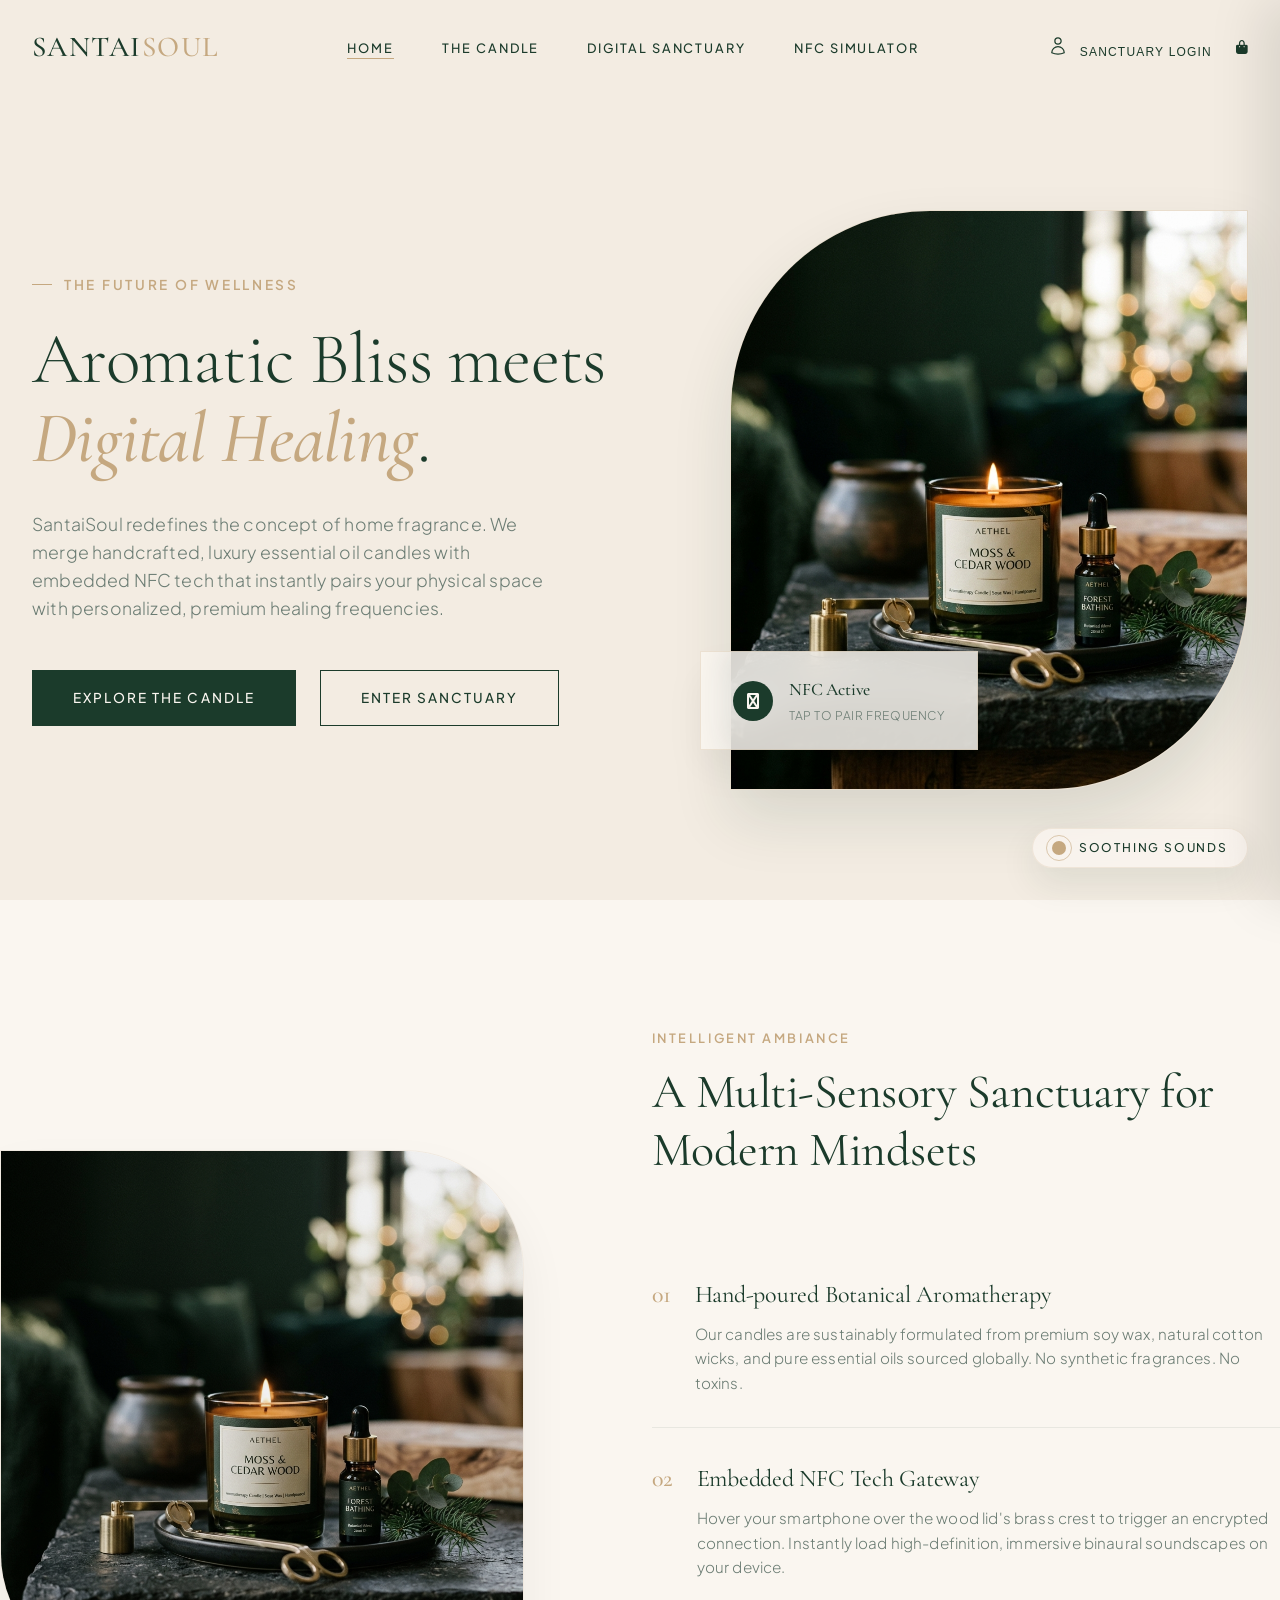
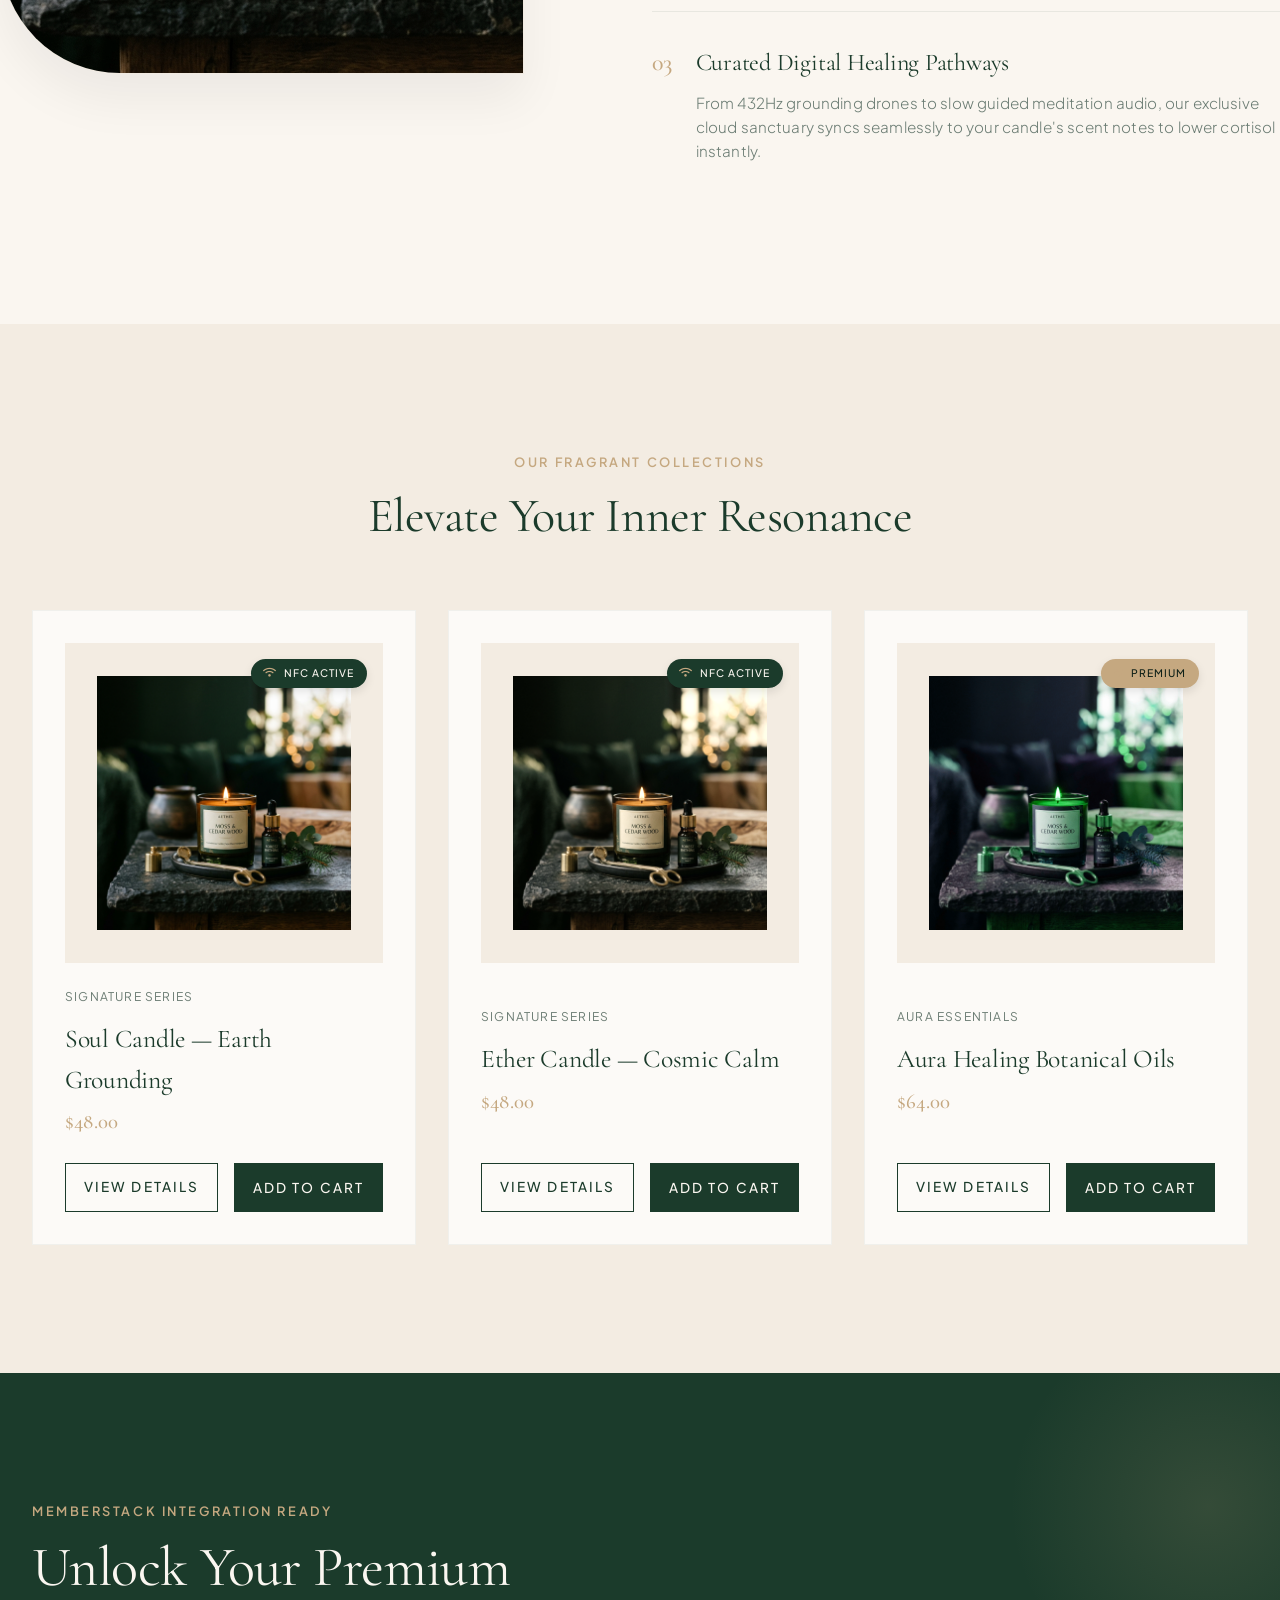
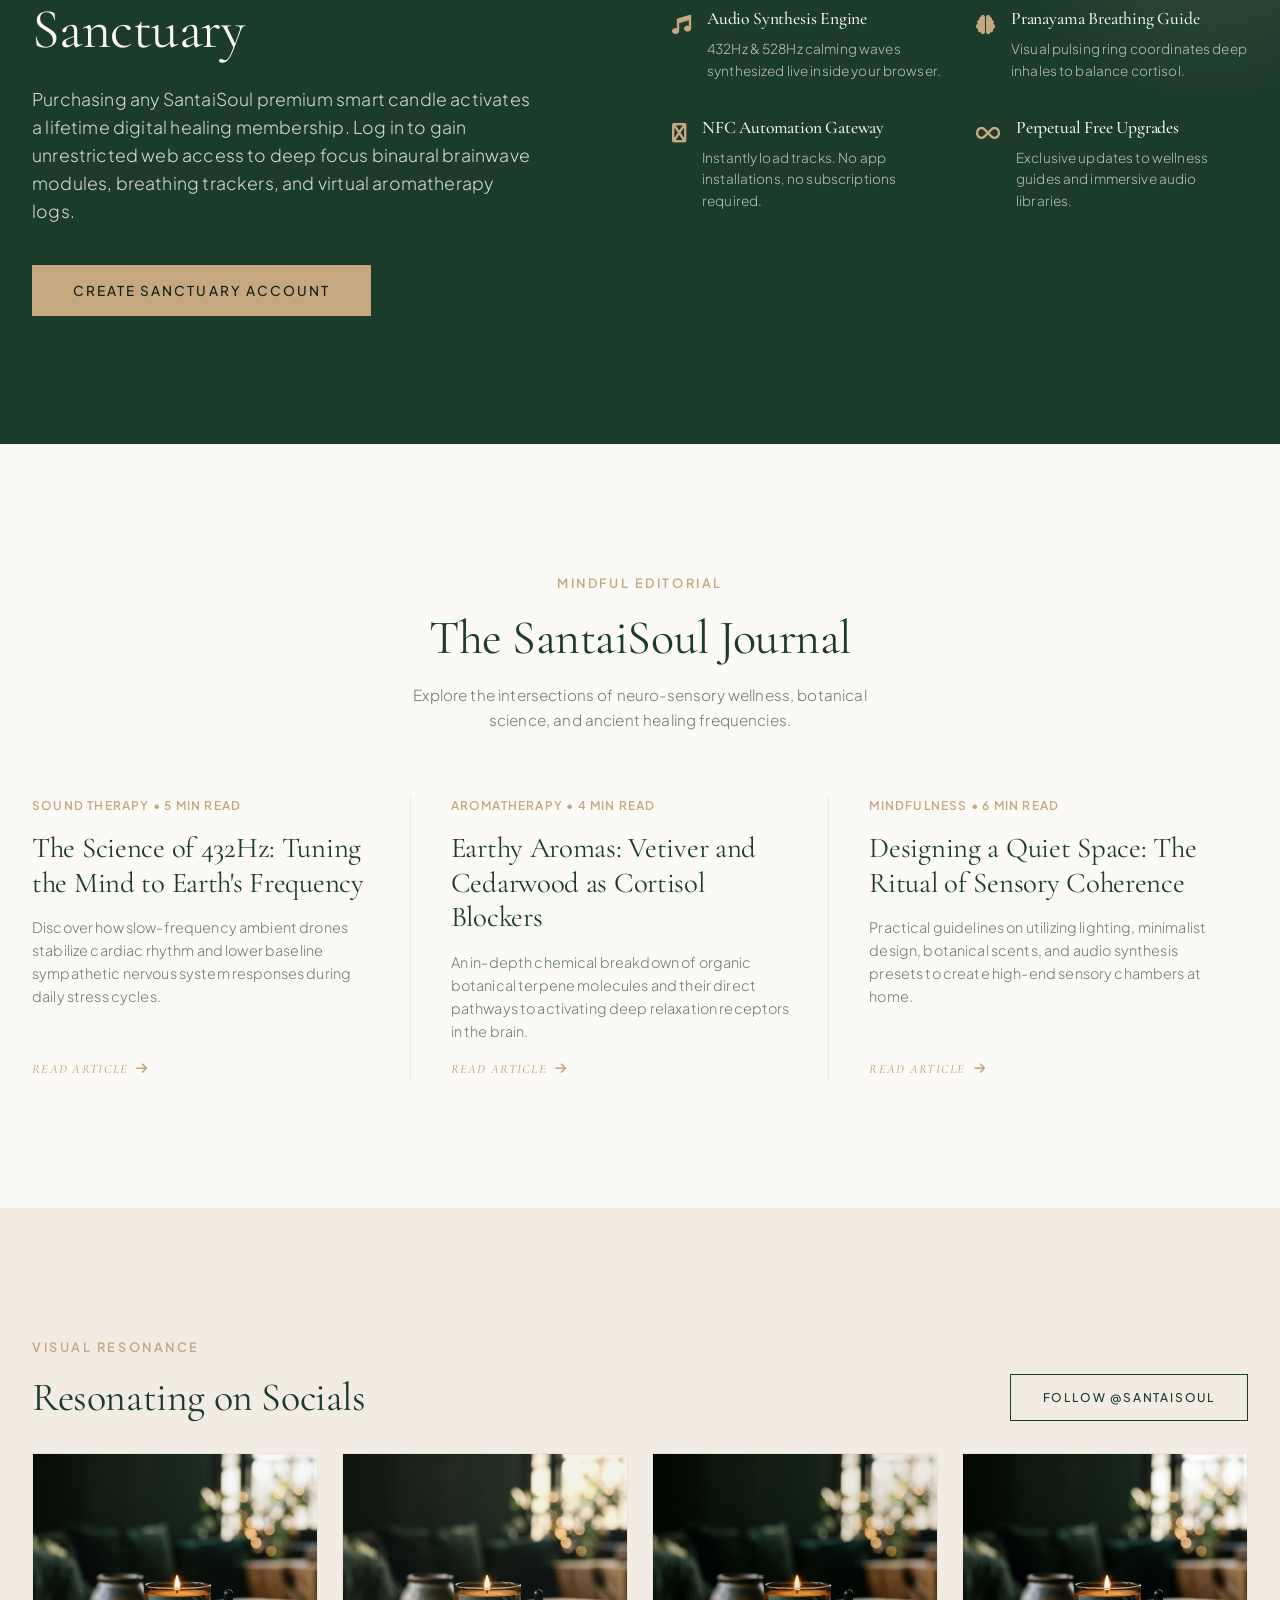
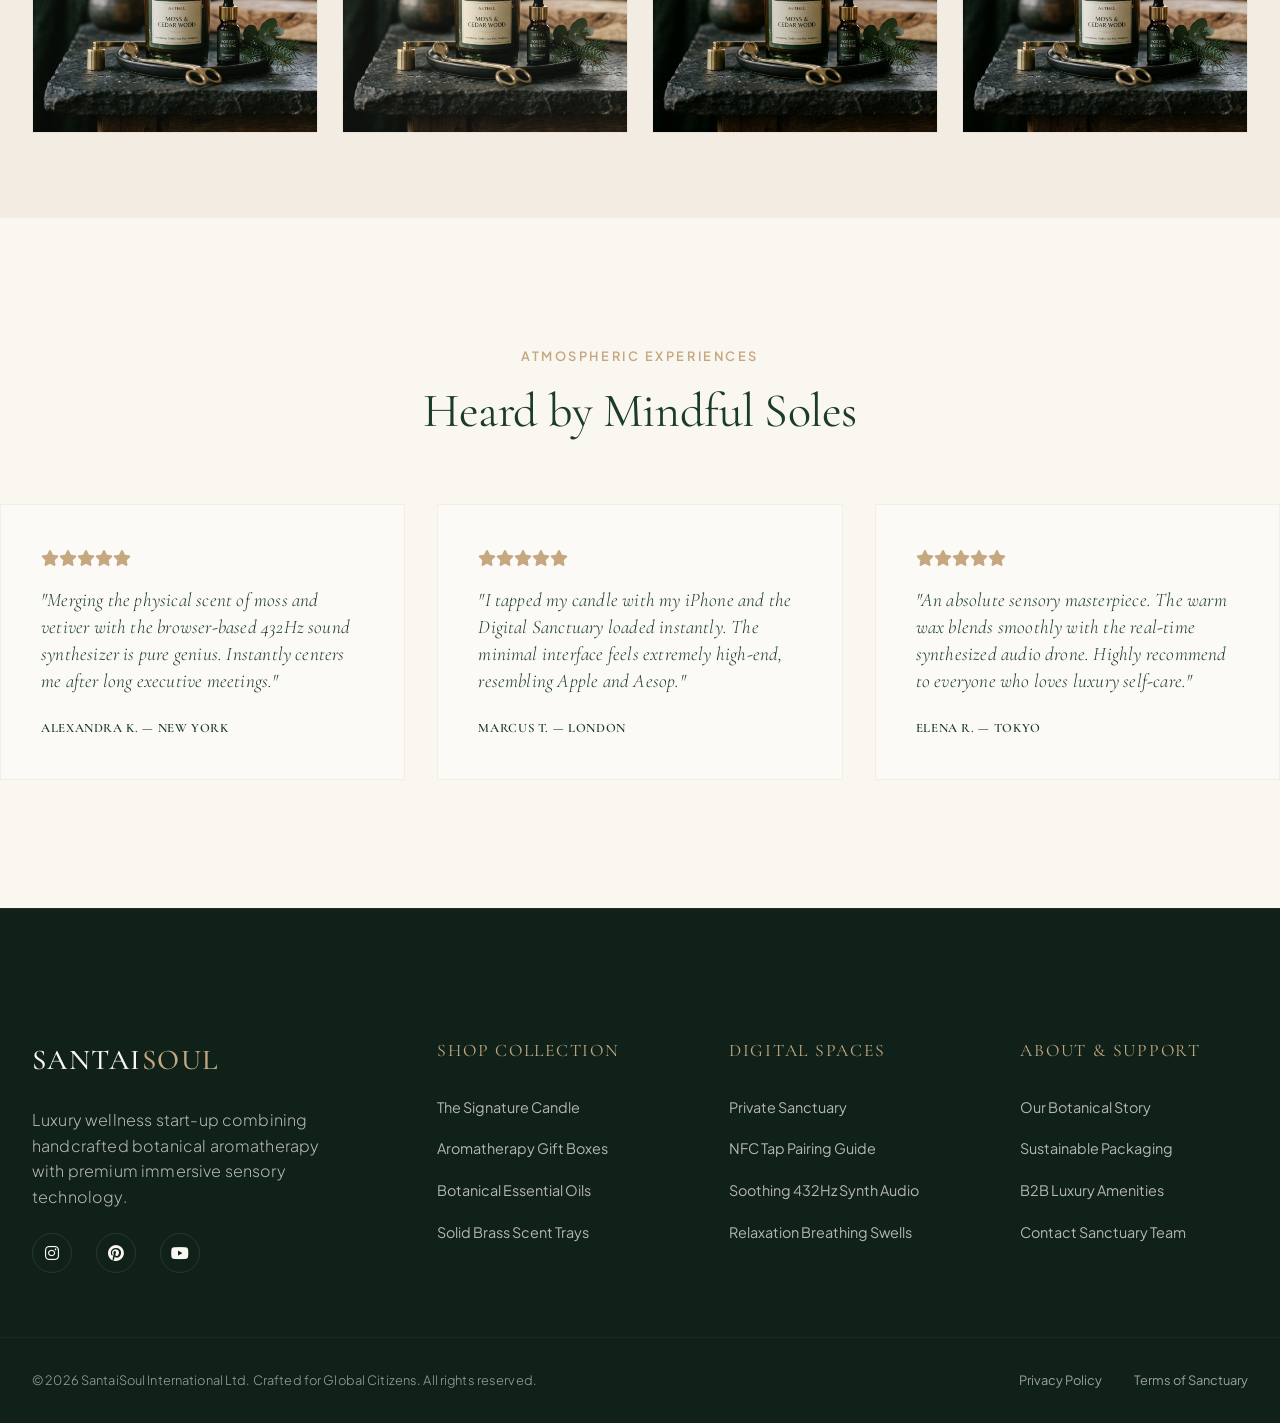
==== index.html @ ef6b56a1 "Initial commit: High-fidelity SantaiSoul wellness website prototype with dynamic sound engine, Strip" ====
<!DOCTYPE html>
<html lang="en">
<head>
  <meta charset="UTF-8">
  <meta name="viewport" content="width=device-width, initial-scale=1.0">
  <title>SantaiSoul — Luxury Aromatherapy & Digital Healing Sanctuary</title>
  <meta name="description" content="SantaiSoul merges organic aromatherapy with premium digital healing. Experience handcrafted luxury candles paired with immersive NFC-enabled sonic soundscapes.">
  
  <!-- CSS Stylesheets -->
  <link rel="stylesheet" href="assets/css/style.css">
  
  <!-- FontAwesome for Icons -->
  <link rel="stylesheet" href="https://cdnjs.cloudflare.com/ajax/libs/font-awesome/6.4.0/css/all.min.css">
</head>
<body>

  <!-- --- PREMIUM NAVIGATION HEADER --- -->
  <header>
    <div class="container nav-container">
      <a href="index.html" class="logo" id="site-logo">SANTAI<span>SOUL</span></a>
      
      <nav>
        <ul class="nav-links">
          <li><a href="index.html" class="active" id="nav-home">Home</a></li>
          <li><a href="product.html" id="nav-shop">The Candle</a></li>
          <li><a href="membership.html" id="nav-sanctuary">Digital Sanctuary</a></li>
          <li><a href="nfc-tap.html" id="nav-nfc">NFC Simulator</a></li>
        </ul>
      </nav>
      
      <div class="nav-actions">
        <button class="nav-action-btn" id="login-nav-btn" aria-label="Sanctuary Login">
          <i class="fa-regular fa-user"></i>
        </button>
        <button class="nav-action-btn" id="cart-toggle" aria-label="Shopping Bag">
          <i class="fa-solid fa-bag-shopping"></i>
          <span class="cart-count" style="display: none;">0</span>
        </button>
      </div>
    </div>
  </header>

  <!-- --- HERO SECTION --- -->
  <section class="hero">
    <div class="container hero-grid">
      <div class="hero-content">
        <span class="hero-subtitle">The Future of Wellness</span>
        <h1 class="hero-title">Aromatic Bliss meets <br><span class="gold-accent-text">Digital Healing</span>.</h1>
        <p class="hero-desc">SantaiSoul redefines the concept of home fragrance. We merge handcrafted, luxury essential oil candles with embedded NFC tech that instantly pairs your physical space with personalized, premium healing frequencies.</p>
        <div class="hero-actions">
          <a href="product.html" class="btn-premium solid-green" id="hero-cta-primary">Explore The Candle</a>
          <a href="membership.html" class="btn-premium outline-green" id="hero-cta-secondary">Enter Sanctuary</a>
        </div>
      </div>
      <div class="hero-image-wrapper">
        <div class="hero-image-container">
          <img src="assets/images/hero.png" alt="SantaiSoul Luxury Aromatherapy & Healing Candle" id="hero-display-img">
        </div>
        <div class="hero-badge">
          <div class="hero-badge-icon">
            <i class="fa-solid fa-nfc-symbol"></i>
          </div>
          <div class="hero-badge-text">
            <h4>NFC Active</h4>
            <p>Tap to pair frequency</p>
          </div>
        </div>
      </div>
    </div>
  </section>

  <!-- --- STORY & CONCEPT SECTION (AESOP AESTHETIC) --- -->
  <section class="section container">
    <div class="concept-grid">
      <div class="concept-left">
        <img src="assets/images/hero.png" alt="Minimalist wellness setup" style="filter: grayscale(20%) brightness(95%);">
      </div>
      <div class="concept-right">
        <div class="section-title-wrapper">
          <span class="section-subtitle">Intelligent Ambiance</span>
          <h2 class="section-title">A Multi-Sensory Sanctuary for Modern Mindsets</h2>
        </div>
        
        <div class="concept-card">
          <div class="concept-num">01</div>
          <div class="concept-body">
            <h3>Hand-poured Botanical Aromatherapy</h3>
            <p>Our candles are sustainably formulated from premium soy wax, natural cotton wicks, and pure essential oils sourced globally. No synthetic fragrances. No toxins.</p>
          </div>
        </div>

        <div class="concept-card">
          <div class="concept-num">02</div>
          <div class="concept-body">
            <h3>Embedded NFC Tech Gateway</h3>
            <p>Hover your smartphone over the wood lid's brass crest to trigger an encrypted connection. Instantly load high-definition, immersive binaural soundscapes on your device.</p>
          </div>
        </div>

        <div class="concept-card">
          <div class="concept-num">03</div>
          <div class="concept-body">
            <h3>Curated Digital Healing Pathways</h3>
            <p>From 432Hz grounding drones to slow guided meditation audio, our exclusive cloud sanctuary syncs seamlessly to your candle's scent notes to lower cortisol instantly.</p>
          </div>
        </div>
      </div>
    </div>
  </section>

  <!-- --- E-COMMERCE / PRODUCTS PREVIEW SECTION --- -->
  <section class="section" style="background-color: var(--color-cream-dark);">
    <div class="container">
      <div class="section-title-wrapper text-center" style="margin: 0 auto var(--spacing-lg);">
        <span class="section-subtitle">Our Fragrant Collections</span>
        <h2 class="section-title">Elevate Your Inner Resonance</h2>
      </div>
      
      <div class="product-showcase-grid">
        <!-- Core Candle Card -->
        <div class="product-card">
          <div class="product-card-img">
            <img src="assets/images/hero.png" alt="Soul Candle - Grounding Moss" style="width: 80%; object-fit: contain;">
            <div class="nfc-badge-pill">
              <i class="fa-solid fa-wifi"></i> NFC Active
            </div>
          </div>
          <div class="product-card-info">
            <span class="product-card-cat">Signature Series</span>
            <h3 class="product-card-title">Soul Candle — Earth Grounding</h3>
            <p class="product-card-price">$48.00</p>
          </div>
          <div style="display: flex; gap: 1rem;">
            <a href="product.html" class="btn-premium outline-green" style="flex-grow: 1; padding: 0.8rem 1rem;">View Details</a>
            <button onclick="addToCart('soul-candle', 'Soul Candle — Earth Grounding', 48.00, 'assets/images/hero.png')" class="btn-premium solid-green" style="flex-grow: 1; padding: 0.8rem 1rem;">Add to Cart</button>
          </div>
        </div>

        <!-- Aromatherapy Item 2 -->
        <div class="product-card">
          <div class="product-card-img">
            <img src="assets/images/hero.png" alt="Ether Candle - Calm lavender" style="width: 80%; object-fit: contain; filter: sepia(30%);">
            <div class="nfc-badge-pill">
              <i class="fa-solid fa-wifi"></i> NFC Active
            </div>
          </div>
          <div class="product-card-info">
            <span class="product-card-cat">Signature Series</span>
            <h3 class="product-card-title">Ether Candle — Cosmic Calm</h3>
            <p class="product-card-price">$48.00</p>
          </div>
          <div style="display: flex; gap: 1rem;">
            <a href="product.html" class="btn-premium outline-green" style="flex-grow: 1; padding: 0.8rem 1rem;">View Details</a>
            <button onclick="addToCart('ether-candle', 'Ether Candle — Cosmic Calm', 48.00, 'assets/images/hero.png')" class="btn-premium solid-green" style="flex-grow: 1; padding: 0.8rem 1rem;">Add to Cart</button>
          </div>
        </div>

        <!-- Aromatherapy Item 3 -->
        <div class="product-card">
          <div class="product-card-img">
            <img src="assets/images/hero.png" alt="Aura Oil Set" style="width: 80%; object-fit: contain; filter: hue-rotate(90deg);">
            <div class="nfc-badge-pill" style="background-color: var(--color-gold-accent); color: var(--color-green-dark);">
              <i class="fa-solid fa-gem"></i> Premium
            </div>
          </div>
          <div class="product-card-info">
            <span class="product-card-cat">Aura Essentials</span>
            <h3 class="product-card-title">Aura Healing Botanical Oils</h3>
            <p class="product-card-price">$64.00</p>
          </div>
          <div style="display: flex; gap: 1rem;">
            <a href="product.html" class="btn-premium outline-green" style="flex-grow: 1; padding: 0.8rem 1rem;">View Details</a>
            <button onclick="addToCart('aura-oils', 'Aura Healing Botanical Oils', 64.00, 'assets/images/hero.png')" class="btn-premium solid-green" style="flex-grow: 1; padding: 0.8rem 1rem;">Add to Cart</button>
          </div>
        </div>
      </div>
    </div>
  </section>

  <!-- --- THE MEMBERSTACK GATED ECOSYSTEM BANNER --- -->
  <section class="membership-cta">
    <div class="container membership-cta-grid">
      <div class="membership-cta-text">
        <span class="section-subtitle" style="color: var(--color-gold-accent);">Memberstack Integration ready</span>
        <h2>Unlock Your Premium Sanctuary</h2>
        <p>Purchasing any SantaiSoul premium smart candle activates a lifetime digital healing membership. Log in to gain unrestricted web access to deep focus binaural brainwave modules, breathing trackers, and virtual aromatherapy logs.</p>
        <button onclick="triggerMSModal('signup')" class="btn-premium solid-gold" id="membership-banner-cta">Create Sanctuary Account</button>
      </div>
      <div>
        <ul class="membership-features-list">
          <li class="membership-feat-item">
            <div class="membership-feat-icon"><i class="fa-solid fa-music"></i></div>
            <div class="membership-feat-desc">
              <h4>Audio Synthesis Engine</h4>
              <p>432Hz & 528Hz calming waves synthesized live inside your browser.</p>
            </div>
          </li>
          <li class="membership-feat-item">
            <div class="membership-feat-icon"><i class="fa-solid fa-brain"></i></div>
            <div class="membership-feat-desc">
              <h4>Pranayama Breathing Guide</h4>
              <p>Visual pulsing ring coordinates deep inhales to balance cortisol.</p>
            </div>
          </li>
          <li class="membership-feat-item">
            <div class="membership-feat-icon"><i class="fa-solid fa-nfc-symbol"></i></div>
            <div class="membership-feat-desc">
              <h4>NFC Automation Gateway</h4>
              <p>Instantly load tracks. No app installations, no subscriptions required.</p>
            </div>
          </li>
          <li class="membership-feat-item">
            <div class="membership-feat-icon"><i class="fa-solid fa-infinity"></i></div>
            <div class="membership-feat-desc">
              <h4>Perpetual Free Upgrades</h4>
              <p>Exclusive updates to wellness guides and immersive audio libraries.</p>
            </div>
          </li>
        </ul>
      </div>
    </div>
  </section>

  <!-- --- SANTAISOUL JOURNAL & EDITORIAL (BLOG) --- -->
  <section class="section" style="background-color: var(--color-cream-light); border-top: 1px solid rgba(27, 59, 43, 0.05); border-bottom: 1px solid rgba(27, 59, 43, 0.05);">
    <div class="container">
      <div class="section-title-wrapper text-center" style="margin: 0 auto var(--spacing-lg);">
        <span class="section-subtitle">Mindful Editorial</span>
        <h2 class="section-title">The SantaiSoul Journal</h2>
        <p style="color: var(--color-text-muted); font-size: 0.95rem; max-width: 500px; margin: 1rem auto 0;">Explore the intersections of neuro-sensory wellness, botanical science, and ancient healing frequencies.</p>
      </div>

      <div class="product-showcase-grid" style="gap: 2.5rem;">
        <!-- Journal Card 1 -->
        <article style="display: flex; flex-direction: column; gap: 1rem; border-right: 1px solid rgba(27, 59, 43, 0.08); padding-right: 2rem;">
          <span style="font-size: 0.75rem; text-transform: uppercase; letter-spacing: 0.1em; color: var(--color-gold-accent); font-weight: 600;">Sound Therapy &bull; 5 Min Read</span>
          <h3 style="font-family: var(--font-serif); font-size: 1.8rem; line-height: 1.2;"><a href="#" style="color: var(--color-green-primary); transition: var(--transition-fast);">The Science of 432Hz: Tuning the Mind to Earth's Frequency</a></h3>
          <p style="color: var(--color-text-muted); font-size: 0.9rem; font-weight: 300;">Discover how slow-frequency ambient drones stabilize cardiac rhythm and lower baseline sympathetic nervous system responses during daily stress cycles.</p>
          <a href="#" class="gold-accent-text" style="font-size: 0.8rem; text-transform: uppercase; letter-spacing: 0.1em; margin-top: auto; display: flex; align-items: center; gap: 0.5rem;">Read Article <i class="fa-solid fa-arrow-right"></i></a>
        </article>

        <!-- Journal Card 2 -->
        <article style="display: flex; flex-direction: column; gap: 1rem; border-right: 1px solid rgba(27, 59, 43, 0.08); padding-right: 2rem;">
          <span style="font-size: 0.75rem; text-transform: uppercase; letter-spacing: 0.1em; color: var(--color-gold-accent); font-weight: 600;">Aromatherapy &bull; 4 Min Read</span>
          <h3 style="font-family: var(--font-serif); font-size: 1.8rem; line-height: 1.2;"><a href="#" style="color: var(--color-green-primary); transition: var(--transition-fast);">Earthy Aromas: Vetiver and Cedarwood as Cortisol Blockers</a></h3>
          <p style="color: var(--color-text-muted); font-size: 0.9rem; font-weight: 300;">An in-depth chemical breakdown of organic botanical terpene molecules and their direct pathways to activating deep relaxation receptors in the brain.</p>
          <a href="#" class="gold-accent-text" style="font-size: 0.8rem; text-transform: uppercase; letter-spacing: 0.1em; margin-top: auto; display: flex; align-items: center; gap: 0.5rem;">Read Article <i class="fa-solid fa-arrow-right"></i></a>
        </article>

        <!-- Journal Card 3 -->
        <article style="display: flex; flex-direction: column; gap: 1rem; padding-right: 2rem;">
          <span style="font-size: 0.75rem; text-transform: uppercase; letter-spacing: 0.1em; color: var(--color-gold-accent); font-weight: 600;">Mindfulness &bull; 6 Min Read</span>
          <h3 style="font-family: var(--font-serif); font-size: 1.8rem; line-height: 1.2;"><a href="#" style="color: var(--color-green-primary); transition: var(--transition-fast);">Designing a Quiet Space: The Ritual of Sensory Coherence</a></h3>
          <p style="color: var(--color-text-muted); font-size: 0.9rem; font-weight: 300;">Practical guidelines on utilizing lighting, minimalist design, botanical scents, and audio synthesis presets to create high-end sensory chambers at home.</p>
          <a href="#" class="gold-accent-text" style="font-size: 0.8rem; text-transform: uppercase; letter-spacing: 0.1em; margin-top: auto; display: flex; align-items: center; gap: 0.5rem;">Read Article <i class="fa-solid fa-arrow-right"></i></a>
        </article>
      </div>
    </div>
  </section>

  <!-- --- AESTHETIC SOCIAL GRID (INSTAGRAM PREVIEW) --- -->
  <section class="section" style="background-color: var(--color-cream-dark); padding-bottom: calc(var(--spacing-xl) / 1.5);">
    <div class="container">
      <div style="display: flex; justify-content: space-between; align-items: flex-end; margin-bottom: var(--spacing-md);">
        <div>
          <span class="section-subtitle">Visual Resonance</span>
          <h2 class="section-title" style="font-size: 2.5rem;">Resonating on Socials</h2>
        </div>
        <a href="#" class="btn-premium outline-green" style="padding: 0.8rem 2rem; font-size: 0.75rem;">Follow @SantaiSoul</a>
      </div>

      <div style="display: grid; grid-template-columns: repeat(4, 1fr); gap: 1.5rem;">
        <!-- Social Post 1 -->
        <div style="position: relative; overflow: hidden; height: 280px; border: 1px solid rgba(27, 59, 43, 0.05);">
          <img src="assets/images/hero.png" alt="Social Post 1" style="width:100%; height:100%; object-fit:cover; filter: grayscale(10%) contrast(95%); transition: var(--transition-slow);">
          <div style="position: absolute; top:0; left:0; width:100%; height:100%; background: rgba(15, 33, 24, 0.4); opacity: 0; display:flex; align-items:center; justify-content:center; color: white; transition: var(--transition-fast); cursor:pointer;" onmouseover="this.style.opacity=1" onmouseout="this.style.opacity=0">
            <span style="font-size: 0.85rem; text-transform:uppercase; letter-spacing:0.1em;"><i class="fa-brands fa-instagram"></i> View Post</span>
          </div>
        </div>

        <!-- Social Post 2 -->
        <div style="position: relative; overflow: hidden; height: 280px; border: 1px solid rgba(27, 59, 43, 0.05);">
          <img src="assets/images/hero.png" alt="Social Post 2" style="width:100%; height:100%; object-fit:cover; filter: sepia(30%) contrast(90%); transition: var(--transition-slow);">
          <div style="position: absolute; top:0; left:0; width:100%; height:100%; background: rgba(15, 33, 24, 0.4); opacity: 0; display:flex; align-items:center; justify-content:center; color: white; transition: var(--transition-fast); cursor:pointer;" onmouseover="this.style.opacity=1" onmouseout="this.style.opacity=0">
            <span style="font-size: 0.85rem; text-transform:uppercase; letter-spacing:0.1em;"><i class="fa-brands fa-instagram"></i> View Post</span>
          </div>
        </div>

        <!-- Social Post 3 -->
        <div style="position: relative; overflow: hidden; height: 280px; border: 1px solid rgba(27, 59, 43, 0.05);">
          <img src="assets/images/hero.png" alt="Social Post 3" style="width:100%; height:100%; object-fit:cover; filter: brightness(90%) sepia(10%); transition: var(--transition-slow);">
          <div style="position: absolute; top:0; left:0; width:100%; height:100%; background: rgba(15, 33, 24, 0.4); opacity: 0; display:flex; align-items:center; justify-content:center; color: white; transition: var(--transition-fast); cursor:pointer;" onmouseover="this.style.opacity=1" onmouseout="this.style.opacity=0">
            <span style="font-size: 0.85rem; text-transform:uppercase; letter-spacing:0.1em;"><i class="fa-brands fa-instagram"></i> View Post</span>
          </div>
        </div>

        <!-- Social Post 4 -->
        <div style="position: relative; overflow: hidden; height: 280px; border: 1px solid rgba(27, 59, 43, 0.05);">
          <img src="assets/images/hero.png" alt="Social Post 4" style="width:100%; height:100%; object-fit:cover; filter: contrast(100%) grayscale(20%); transition: var(--transition-slow);">
          <div style="position: absolute; top:0; left:0; width:100%; height:100%; background: rgba(15, 33, 24, 0.4); opacity: 0; display:flex; align-items:center; justify-content:center; color: white; transition: var(--transition-fast); cursor:pointer;" onmouseover="this.style.opacity=1" onmouseout="this.style.opacity=0">
            <span style="font-size: 0.85rem; text-transform:uppercase; letter-spacing:0.1em;"><i class="fa-brands fa-instagram"></i> View Post</span>
          </div>
        </div>
      </div>
    </div>
  </section>

  <!-- --- REAL CUSTOMERS REVIEWS GRID --- -->
  <section class="section container">
    <div class="section-title-wrapper text-center" style="margin: 0 auto var(--spacing-lg);">
      <span class="section-subtitle">Atmospheric Experiences</span>
      <h2 class="section-title">Heard by Mindful Soles</h2>
    </div>
    
    <div class="product-showcase-grid" style="grid-template-columns: repeat(3, 1fr); gap: 2rem;">
      <div style="background-color: var(--color-cream-light); border: 1px solid rgba(197, 168, 128, 0.15); padding: 2.5rem; text-align: left;">
        <div style="color: var(--color-gold-accent); margin-bottom: 1rem;">
          <i class="fa-solid fa-star"></i><i class="fa-solid fa-star"></i><i class="fa-solid fa-star"></i><i class="fa-solid fa-star"></i><i class="fa-solid fa-star"></i>
        </div>
        <p style="font-style: italic; font-family: var(--font-serif); font-size: 1.2rem; line-height: 1.4; margin-bottom: 1.5rem; color: var(--color-green-primary);">"Merging the physical scent of moss and vetiver with the browser-based 432Hz sound synthesizer is pure genius. Instantly centers me after long executive meetings."</p>
        <h4 style="font-weight: 600; text-transform: uppercase; font-size: 0.8rem; letter-spacing: 0.05em;">Alexandra K. — New York</h4>
      </div>

      <div style="background-color: var(--color-cream-light); border: 1px solid rgba(197, 168, 128, 0.15); padding: 2.5rem; text-align: left;">
        <div style="color: var(--color-gold-accent); margin-bottom: 1rem;">
          <i class="fa-solid fa-star"></i><i class="fa-solid fa-star"></i><i class="fa-solid fa-star"></i><i class="fa-solid fa-star"></i><i class="fa-solid fa-star"></i>
        </div>
        <p style="font-style: italic; font-family: var(--font-serif); font-size: 1.2rem; line-height: 1.4; margin-bottom: 1.5rem; color: var(--color-green-primary);">"I tapped my candle with my iPhone and the Digital Sanctuary loaded instantly. The minimal interface feels extremely high-end, resembling Apple and Aesop."</p>
        <h4 style="font-weight: 600; text-transform: uppercase; font-size: 0.8rem; letter-spacing: 0.05em;">Marcus T. — London</h4>
      </div>

      <div style="background-color: var(--color-cream-light); border: 1px solid rgba(197, 168, 128, 0.15); padding: 2.5rem; text-align: left;">
        <div style="color: var(--color-gold-accent); margin-bottom: 1rem;">
          <i class="fa-solid fa-star"></i><i class="fa-solid fa-star"></i><i class="fa-solid fa-star"></i><i class="fa-solid fa-star"></i><i class="fa-solid fa-star"></i>
        </div>
        <p style="font-style: italic; font-family: var(--font-serif); font-size: 1.2rem; line-height: 1.4; margin-bottom: 1.5rem; color: var(--color-green-primary);">"An absolute sensory masterpiece. The warm wax blends smoothly with the real-time synthesized audio drone. Highly recommend to everyone who loves luxury self-care."</p>
        <h4 style="font-weight: 600; text-transform: uppercase; font-size: 0.8rem; letter-spacing: 0.05em;">Elena R. — Tokyo</h4>
      </div>
    </div>
  </section>

  <!-- --- FOOTER --- -->
  <footer>
    <div class="container footer-grid">
      <div class="footer-brand-col">
        <a href="index.html" class="logo" style="color: var(--color-cream-primary);">SANTAI<span>SOUL</span></a>
        <p>Luxury wellness start-up combining handcrafted botanical aromatherapy with premium immersive sensory technology.</p>
        <div class="footer-socials">
          <a href="#" class="footer-social-link" aria-label="Instagram"><i class="fa-brands fa-instagram"></i></a>
          <a href="#" class="footer-social-link" aria-label="Pinterest"><i class="fa-brands fa-pinterest"></i></a>
          <a href="#" class="footer-social-link" aria-label="YouTube"><i class="fa-brands fa-youtube"></i></a>
        </div>
      </div>
      <div>
        <h4 class="footer-col-title">Shop Collection</h4>
        <ul class="footer-links">
          <li><a href="product.html">The Signature Candle</a></li>
          <li><a href="#">Aromatherapy Gift Boxes</a></li>
          <li><a href="#">Botanical Essential Oils</a></li>
          <li><a href="#">Solid Brass Scent Trays</a></li>
        </ul>
      </div>
      <div>
        <h4 class="footer-col-title">Digital Spaces</h4>
        <ul class="footer-links">
          <li><a href="membership.html">Private Sanctuary</a></li>
          <li><a href="nfc-tap.html">NFC Tap Pairing Guide</a></li>
          <li><a href="#">Soothing 432Hz Synth Audio</a></li>
          <li><a href="#">Relaxation Breathing Swells</a></li>
        </ul>
      </div>
      <div>
        <h4 class="footer-col-title">About & Support</h4>
        <ul class="footer-links">
          <li><a href="#">Our Botanical Story</a></li>
          <li><a href="#">Sustainable Packaging</a></li>
          <li><a href="#">B2B Luxury Amenities</a></li>
          <li><a href="#">Contact Sanctuary Team</a></li>
        </ul>
      </div>
    </div>
    <div class="container footer-bottom">
      <p>&copy; 2026 SantaiSoul International Ltd. Crafted for Global Citizens. All rights reserved.</p>
      <div style="display: flex; gap: 2rem;">
        <a href="#">Privacy Policy</a>
        <a href="#">Terms of Sanctuary</a>
      </div>
    </div>
  </footer>

  <!-- --- INTERACTIVE FLOATING AUDIO SYSTEM --- -->
  <div class="ambient-glow-player" id="global-sound-toggle">
    <div class="ambient-orb"></div>
    <span class="ambient-text" id="global-sound-label">Soothing Sounds</span>
  </div>

  <!-- --- SIDE BAR SHOPPING DRAWER --- -->
  <div class="cart-overlay" id="cart-overlay"></div>
  <div class="cart-drawer" id="cart-drawer">
    <div class="cart-header">
      <h3 class="cart-title">Your Sanctuary Bag</h3>
      <button class="close-cart-btn" id="close-cart"><i class="fa-solid fa-xmark"></i></button>
    </div>
    <div class="cart-items-wrapper" id="cart-items-container">
      <!-- Generated via JS -->
    </div>
    <div class="cart-footer">
      <div class="cart-subtotal-row">
        <span class="cart-subtotal-label">Subtotal</span>
        <span class="cart-subtotal-price" id="cart-subtotal">$0.00</span>
      </div>
      <button class="btn-premium solid-green" id="checkout-btn" style="width: 100%; display: none;">Checkout with Stripe</button>
    </div>
  </div>

  <!-- --- STRIPE CHECKOUT MODAL FRAME --- -->
  <div class="stripe-checkout-modal" id="stripe-checkout-modal">
    <div class="stripe-header">
      <div class="stripe-brand">
        <i class="fa-brands fa-stripe"></i> Stripe checkout
      </div>
      <button id="stripe-close" style="background:none; border:none; cursor:pointer; font-size:1.2rem;"><i class="fa-solid fa-xmark"></i></button>
    </div>
    <form id="stripe-payment-form" class="stripe-body">
      <div class="stripe-form-group">
        <label class="stripe-form-label" for="stripe-email">Email Address</label>
        <input type="email" id="stripe-email" class="stripe-input" placeholder="you@domain.com" required value="customer@globalwellness.com">
      </div>
      <div class="stripe-form-group">
        <label class="stripe-form-label">Credit Card Details</label>
        <div class="stripe-card-input-wrapper">
          <i class="fa-regular fa-credit-card" style="color: #635bff;"></i>
          <input type="text" class="stripe-input" placeholder="4242 4242 4242 4242" style="border:none; padding:0; flex-grow:1;" required value="4242 4242 4242 4242">
          <input type="text" placeholder="MM/YY" style="border:none; padding:0; width:50px; text-align:center;" required value="12/28">
          <input type="text" placeholder="CVC" style="border:none; padding:0; width:40px; text-align:center;" required value="123">
        </div>
      </div>
      <div class="stripe-form-group">
        <label class="stripe-form-label" for="stripe-name">Name on Card</label>
        <input type="text" id="stripe-name" class="stripe-input" placeholder="Victor Masterpiece" required value="Victor Masterpiece">
      </div>
      <button type="submit" id="stripe-submit-btn" class="stripe-submit-btn">Pay Now</button>
    </form>
  </div>

  <!-- --- MEMBERSTACK MODAL GATE --- -->
  <div class="memberstack-modal" id="memberstack-modal">
    <button class="ms-close-btn" id="ms-close"><i class="fa-solid fa-xmark"></i></button>
    <div class="ms-header">
      <h3 class="ms-logo" id="ms-modal-title">Join the <span>Sanctuary</span></h3>
      <p class="ms-subtitle" id="ms-modal-subtitle">Sign up to unlock custom digital healing pathways, meditations, and sensory tracks.</p>
    </div>
    <form class="ms-form" id="ms-form">
      <div class="ms-input-group" id="name-group">
        <label class="ms-label" for="ms-name">Full Name</label>
        <input type="text" id="ms-name" class="ms-input" placeholder="Victor Masterpiece" value="Victor Masterpiece">
      </div>
      <div class="ms-input-group">
        <label class="ms-label" for="ms-email">Email Address</label>
        <input type="email" id="ms-email" class="ms-input" placeholder="client@santaisoul.com" required value="client@santaisoul.com">
      </div>
      <div class="ms-input-group">
        <label class="ms-label" for="ms-pass">Password</label>
        <input type="password" id="ms-pass" class="ms-input" placeholder="••••••••" required value="comfortingscent432">
      </div>
      <button type="submit" id="ms-submit-btn" class="btn-premium solid-green" style="margin-top: 1rem; width:100%;">Begin Your Journey</button>
    </form>
    <p class="ms-footer-text" id="ms-switch-type">Already a member? <a href="#">Sign In</a></p>
  </div>

  <!-- JavaScript Scripts -->
  <script src="assets/js/main.js"></script>
  <script src="assets/js/audio.js"></script>
</body>
</html>
---- assets/css/style.css ----
/* @import Google Fonts */
@import url('https://fonts.googleapis.com/css2?family=Cormorant+Garamond:ital,wght@0,300;0,400;0,500;0,600;1,300;1,400&family=Plus+Jakarta+Sans:wght@300;400;500;600;700&display=swap');

/* --- PREMIUM DESIGN SYSTEM & VARIABLES --- */
:root {
  /* Color Palette */
  --color-green-primary: #1B3B2B;      /* Rich earthy forest green */
  --color-green-dark: #0F2118;         /* Deep obsidian green */
  --color-green-light: #2A523D;        /* Calming moss green */
  --color-cream-primary: #FAF6F0;     /* Elegant warm alabaster */
  --color-cream-dark: #F3ECE2;        /* Brushed linen */
  --color-cream-light: #FCFAF7;       /* Pure linen shine */
  --color-gold-accent: #C5A880;       /* Antique warm gold */
  --color-gold-hover: #D7BE9B;        /* Soft glowing gold */
  --color-charcoal-dark: #121A16;     /* Digital sanctuary background */
  --color-gray-dark: #2B3A32;
  --color-gray-light: #EBE5DC;
  --color-text-dark: #1B3B2B;
  --color-text-light: #FAF6F0;
  --color-text-muted: #6B7C73;

  /* Font Families */
  --font-serif: 'Cormorant Garamond', serif;
  --font-sans: 'Plus Jakarta Sans', sans-serif;

  /* Transition Speeds */
  --transition-fast: 0.2s cubic-bezier(0.25, 0.46, 0.45, 0.94);
  --transition-smooth: 0.4s cubic-bezier(0.16, 1, 0.3, 1);
  --transition-slow: 0.8s cubic-bezier(0.16, 1, 0.3, 1);

  /* Spacing */
  --spacing-xs: 0.5rem;
  --spacing-sm: 1rem;
  --spacing-md: 2rem;
  --spacing-lg: 4rem;
  --spacing-xl: 8rem;
}

/* --- CORE ELEMENTS & GLOBAL TYPOGRAPHY --- */
* {
  box-sizing: border-box;
  margin: 0;
  padding: 0;
}

html {
  scroll-behavior: smooth;
  font-size: 16px;
}

body {
  font-family: var(--font-sans);
  background-color: var(--color-cream-primary);
  color: var(--color-text-dark);
  line-height: 1.6;
  overflow-x: hidden;
  -webkit-font-smoothing: antialiased;
  -moz-osx-font-smoothing: grayscale;
}

body.dark-mode {
  background-color: var(--color-charcoal-dark);
  color: var(--color-text-light);
  --color-text-dark: #FAF6F0;
  --color-cream-primary: #121A16;
  --color-cream-dark: #18221D;
  --color-gray-light: #202D27;
}

h1, h2, h3, h4, h5, h6 {
  font-family: var(--font-serif);
  font-weight: 400;
  letter-spacing: -0.01em;
}

p {
  font-weight: 300;
  letter-spacing: 0.01em;
}

a {
  color: inherit;
  text-decoration: none;
  transition: var(--transition-fast);
}

img {
  max-width: 100%;
  height: auto;
  display: block;
}

/* --- REUSABLE UTILITIES --- */
.container {
  max-width: 1400px;
  margin: 0 auto;
  padding: 0 var(--spacing-md);
}

.flex-center {
  display: flex;
  align-items: center;
  justify-content: center;
}

.text-center {
  text-align: center;
}

.gold-accent-text {
  color: var(--color-gold-accent);
  font-family: var(--font-serif);
  font-style: italic;
  font-weight: 500;
}

/* --- BUTTONS & CONTROLS --- */
.btn-premium {
  display: inline-block;
  padding: 1rem 2.5rem;
  font-family: var(--font-sans);
  font-size: 0.85rem;
  font-weight: 500;
  text-transform: uppercase;
  letter-spacing: 0.15em;
  border-radius: 0;
  cursor: pointer;
  transition: var(--transition-smooth);
  position: relative;
  overflow: hidden;
  text-align: center;
}

.btn-premium.solid-green {
  background-color: var(--color-green-primary);
  color: var(--color-cream-primary);
  border: 1px solid var(--color-green-primary);
}

.btn-premium.solid-green:hover {
  background-color: var(--color-green-dark);
  border-color: var(--color-green-dark);
  transform: translateY(-2px);
  box-shadow: 0 10px 20px rgba(27, 59, 43, 0.15);
}

.btn-premium.outline-green {
  background-color: transparent;
  color: var(--color-green-primary);
  border: 1px solid var(--color-green-primary);
}

.btn-premium.outline-green:hover {
  background-color: var(--color-green-primary);
  color: var(--color-cream-primary);
  transform: translateY(-2px);
}

.btn-premium.solid-gold {
  background-color: var(--color-gold-accent);
  color: var(--color-green-dark);
  border: 1px solid var(--color-gold-accent);
}

.btn-premium.solid-gold:hover {
  background-color: var(--color-gold-hover);
  border-color: var(--color-gold-hover);
  transform: translateY(-2px);
  box-shadow: 0 10px 20px rgba(197, 168, 128, 0.25);
}

.btn-premium.outline-gold {
  background-color: transparent;
  color: var(--color-gold-accent);
  border: 1px solid var(--color-gold-accent);
}

.btn-premium.outline-gold:hover {
  background-color: var(--color-gold-accent);
  color: var(--color-green-dark);
  transform: translateY(-2px);
}

body.dark-mode .btn-premium.outline-green {
  color: var(--color-cream-primary);
  border-color: var(--color-cream-primary);
}
body.dark-mode .btn-premium.outline-green:hover {
  background-color: var(--color-cream-primary);
  color: var(--color-green-dark);
}

/* --- HEADER / NAVIGATION --- */
header {
  position: fixed;
  top: 0;
  left: 0;
  width: 100%;
  z-index: 100;
  padding: 1.5rem 0;
  transition: var(--transition-smooth);
}

header.scrolled {
  background-color: rgba(250, 246, 240, 0.95);
  backdrop-filter: blur(10px);
  padding: 1rem 0;
  border-bottom: 1px solid rgba(27, 59, 43, 0.08);
}

body.dark-mode header.scrolled {
  background-color: rgba(18, 26, 22, 0.95);
  border-bottom: 1px solid rgba(250, 246, 240, 0.08);
}

.nav-container {
  display: flex;
  justify-content: space-between;
  align-items: center;
}

.logo {
  font-family: var(--font-serif);
  font-size: 1.8rem;
  font-weight: 500;
  letter-spacing: 0.05em;
  color: var(--color-green-primary);
}

body.dark-mode .logo {
  color: var(--color-text-light);
}

.logo span {
  color: var(--color-gold-accent);
}

.nav-links {
  display: flex;
  gap: 3rem;
  list-style: none;
}

.nav-links a {
  font-size: 0.8rem;
  text-transform: uppercase;
  letter-spacing: 0.15em;
  font-weight: 500;
  color: var(--color-green-primary);
  position: relative;
  padding: 0.2rem 0;
}

body.dark-mode .nav-links a {
  color: var(--color-text-light);
}

.nav-links a::after {
  content: '';
  position: absolute;
  bottom: 0;
  left: 0;
  width: 0;
  height: 1px;
  background-color: var(--color-gold-accent);
  transition: var(--transition-smooth);
}

.nav-links a:hover::after,
.nav-links a.active::after {
  width: 100%;
}

.nav-actions {
  display: flex;
  align-items: center;
  gap: 1.5rem;
}

.nav-action-btn {
  background: none;
  border: none;
  cursor: pointer;
  position: relative;
  color: var(--color-green-primary);
  transition: var(--transition-fast);
}

body.dark-mode .nav-action-btn {
  color: var(--color-text-light);
}

.nav-action-btn:hover {
  color: var(--color-gold-accent);
  transform: translateY(-1px);
}

.cart-count {
  position: absolute;
  top: -8px;
  right: -10px;
  background-color: var(--color-gold-accent);
  color: var(--color-green-dark);
  font-size: 0.65rem;
  font-weight: 700;
  width: 16px;
  height: 16px;
  border-radius: 50%;
  display: flex;
  align-items: center;
  justify-content: center;
  border: 1px solid var(--color-cream-primary);
}

/* --- HERO SECTION --- */
.hero {
  min-height: 100vh;
  display: flex;
  align-items: center;
  position: relative;
  padding-top: 100px;
  background-color: var(--color-cream-dark);
  overflow: hidden;
}

.hero-grid {
  display: grid;
  grid-template-columns: 1.1fr 0.9fr;
  gap: var(--spacing-lg);
  align-items: center;
}

.hero-content {
  opacity: 0;
  transform: translateY(30px);
  animation: premiumFadeInUp 1.2s cubic-bezier(0.16, 1, 0.3, 1) forwards;
  animation-delay: 0.2s;
}

.hero-subtitle {
  font-size: 0.85rem;
  text-transform: uppercase;
  letter-spacing: 0.2em;
  color: var(--color-gold-accent);
  margin-bottom: 1.5rem;
  font-weight: 600;
  display: flex;
  align-items: center;
  gap: 0.75rem;
}

.hero-subtitle::before {
  content: '';
  display: inline-block;
  width: 20px;
  height: 1px;
  background-color: var(--color-gold-accent);
}

.hero-title {
  font-size: 4.5rem;
  line-height: 1.1;
  color: var(--color-green-primary);
  margin-bottom: 2rem;
  font-weight: 300;
}

body.dark-mode .hero-title {
  color: var(--color-text-light);
}

.hero-desc {
  font-size: 1.1rem;
  color: var(--color-text-muted);
  margin-bottom: 3rem;
  max-width: 520px;
}

.hero-actions {
  display: flex;
  gap: 1.5rem;
  align-items: center;
}

.hero-image-wrapper {
  position: relative;
  opacity: 0;
  transform: scale(0.95);
  animation: premiumScaleInUp 1.5s cubic-bezier(0.16, 1, 0.3, 1) forwards;
  animation-delay: 0.4s;
  height: 580px;
}

.hero-image-container {
  width: 100%;
  height: 100%;
  overflow: hidden;
  border-top-left-radius: 200px;
  border-bottom-right-radius: 200px;
  box-shadow: 0 30px 60px rgba(27, 59, 43, 0.12);
  border: 1px solid rgba(197, 168, 128, 0.2);
}

.hero-image-container img {
  width: 100%;
  height: 100%;
  object-fit: cover;
  transition: transform 6s cubic-bezier(0.16, 1, 0.3, 1);
}

.hero-image-container:hover img {
  transform: scale(1.05);
}

.hero-badge {
  position: absolute;
  bottom: 40px;
  left: -30px;
  background: rgba(250, 246, 240, 0.85);
  backdrop-filter: blur(15px);
  padding: 1.5rem 2rem;
  border: 1px solid rgba(197, 168, 128, 0.25);
  box-shadow: 0 20px 40px rgba(0, 0, 0, 0.05);
  display: flex;
  align-items: center;
  gap: 1rem;
  animation: floatSlow 4s ease-in-out infinite alternate;
}

body.dark-mode .hero-badge {
  background: rgba(18, 26, 22, 0.85);
}

.hero-badge-icon {
  width: 40px;
  height: 40px;
  border-radius: 50%;
  background-color: var(--color-green-primary);
  color: var(--color-cream-primary);
  display: flex;
  align-items: center;
  justify-content: center;
  font-size: 1rem;
}

.hero-badge-text h4 {
  font-size: 1.1rem;
  font-weight: 500;
  margin-bottom: 0.1rem;
}

.hero-badge-text p {
  font-size: 0.75rem;
  color: var(--color-text-muted);
  text-transform: uppercase;
  letter-spacing: 0.05em;
}

/* --- AMBIENT SOUND CONTROLLER (FLOATING) --- */
.ambient-glow-player {
  position: fixed;
  bottom: 2rem;
  right: 2rem;
  background: rgba(250, 246, 240, 0.8);
  backdrop-filter: blur(15px);
  border: 1px solid rgba(197, 168, 128, 0.2);
  border-radius: 50px;
  padding: 0.6rem 1.2rem;
  display: flex;
  align-items: center;
  gap: 0.8rem;
  box-shadow: 0 15px 35px rgba(27, 59, 43, 0.1);
  z-index: 99;
  cursor: pointer;
  transition: var(--transition-smooth);
}

body.dark-mode .ambient-glow-player {
  background: rgba(18, 26, 22, 0.8);
}

.ambient-glow-player:hover {
  transform: translateY(-3px);
  box-shadow: 0 20px 45px rgba(27, 59, 43, 0.15);
  border-color: var(--color-gold-accent);
}

.ambient-orb {
  width: 14px;
  height: 14px;
  border-radius: 50%;
  background-color: var(--color-gold-accent);
  position: relative;
}

.ambient-orb::before {
  content: '';
  position: absolute;
  top: -6px;
  left: -6px;
  right: -6px;
  bottom: -6px;
  border-radius: 50%;
  border: 1px solid var(--color-gold-accent);
  animation: breathingOrb 3s ease-in-out infinite;
  opacity: 0.6;
}

.ambient-text {
  font-size: 0.75rem;
  text-transform: uppercase;
  letter-spacing: 0.15em;
  font-weight: 500;
  color: var(--color-green-primary);
}

body.dark-mode .ambient-text {
  color: var(--color-text-light);
}

/* --- SECTION GENERAL --- */
.section {
  padding: var(--spacing-xl) 0;
}

.section-title-wrapper {
  margin-bottom: var(--spacing-lg);
  max-width: 600px;
}

.section-subtitle {
  font-size: 0.8rem;
  text-transform: uppercase;
  letter-spacing: 0.2em;
  color: var(--color-gold-accent);
  margin-bottom: 1rem;
  font-weight: 600;
  display: block;
}

.section-title {
  font-size: 3rem;
  line-height: 1.2;
  color: var(--color-green-primary);
}

body.dark-mode .section-title {
  color: var(--color-text-light);
}

/* --- BRAND CONCEPT SECTION (AESOP STYLE) --- */
.concept-grid {
  display: grid;
  grid-template-columns: 1fr 1.2fr;
  gap: var(--spacing-xl);
  align-items: center;
}

.concept-left {
  position: relative;
}

.concept-left img {
  border-top-right-radius: 120px;
  border-bottom-left-radius: 120px;
  border: 1px solid rgba(197, 168, 128, 0.15);
  box-shadow: 0 25px 50px rgba(0,0,0,0.06);
}

.concept-right {
  display: flex;
  flex-direction: column;
  gap: var(--spacing-md);
}

.concept-card {
  display: flex;
  gap: 1.5rem;
  border-bottom: 1px solid rgba(27, 59, 43, 0.08);
  padding-bottom: 2rem;
}

body.dark-mode .concept-card {
  border-bottom-color: rgba(250, 246, 240, 0.08);
}

.concept-card:last-child {
  border-bottom: none;
}

.concept-num {
  font-family: var(--font-serif);
  font-size: 1.5rem;
  color: var(--color-gold-accent);
  font-weight: 500;
}

.concept-body h3 {
  font-size: 1.5rem;
  color: var(--color-green-primary);
  margin-bottom: 0.5rem;
}

body.dark-mode .concept-body h3 {
  color: var(--color-text-light);
}

.concept-body p {
  color: var(--color-text-muted);
  font-size: 0.95rem;
}

/* --- THE SIGNATURE PRODUCTS SECTION --- */
.product-slider-container {
  margin-top: var(--spacing-md);
}

.product-showcase-grid {
  display: grid;
  grid-template-columns: repeat(3, 1fr);
  gap: var(--spacing-md);
}

.product-card {
  background-color: var(--color-cream-light);
  border: 1px solid rgba(27, 59, 43, 0.05);
  padding: var(--spacing-md);
  transition: var(--transition-smooth);
  display: flex;
  flex-direction: column;
  justify-content: space-between;
}

body.dark-mode .product-card {
  background-color: var(--color-cream-dark);
  border-color: rgba(250, 246, 240, 0.05);
}

.product-card:hover {
  transform: translateY(-8px);
  border-color: var(--color-gold-accent);
  box-shadow: 0 20px 40px rgba(27, 59, 43, 0.05);
}

.product-card-img {
  position: relative;
  overflow: hidden;
  height: 320px;
  background-color: var(--color-cream-dark);
  margin-bottom: 1.5rem;
  display: flex;
  align-items: center;
  justify-content: center;
}

.product-card-img img {
  height: 90%;
  object-fit: contain;
  transition: var(--transition-slow);
}

.product-card:hover .product-card-img img {
  transform: scale(1.06);
}

.nfc-badge-pill {
  position: absolute;
  top: 1rem;
  right: 1rem;
  background-color: var(--color-green-primary);
  color: var(--color-cream-primary);
  font-size: 0.65rem;
  text-transform: uppercase;
  letter-spacing: 0.1em;
  padding: 0.4rem 0.8rem;
  border-radius: 20px;
  display: flex;
  align-items: center;
  gap: 0.4rem;
  font-weight: 500;
  box-shadow: 0 4px 10px rgba(0,0,0,0.1);
}

.nfc-badge-pill i {
  color: var(--color-gold-accent);
}

.product-card-info {
  margin-bottom: 1.5rem;
}

.product-card-title {
  font-size: 1.6rem;
  color: var(--color-green-primary);
  margin-bottom: 0.3rem;
}

body.dark-mode .product-card-title {
  color: var(--color-text-light);
}

.product-card-cat {
  font-size: 0.75rem;
  text-transform: uppercase;
  letter-spacing: 0.1em;
  color: var(--color-text-muted);
  margin-bottom: 0.8rem;
  display: block;
}

.product-card-price {
  font-family: var(--font-serif);
  font-size: 1.3rem;
  color: var(--color-gold-accent);
  font-weight: 500;
}

/* --- MEMBERSHIP BANNER (THE GATED EXPERIENCE) --- */
.membership-cta {
  background-color: var(--color-green-primary);
  color: var(--color-cream-primary);
  padding: var(--spacing-xl) 0;
  position: relative;
  overflow: hidden;
}

.membership-cta::before {
  content: '';
  position: absolute;
  top: -10%;
  right: -10%;
  width: 400px;
  height: 400px;
  border-radius: 50%;
  background: radial-gradient(circle, rgba(197, 168, 128, 0.15) 0%, transparent 70%);
  animation: breathingOrb 8s ease-in-out infinite alternate;
}

.membership-cta-grid {
  display: grid;
  grid-template-columns: 1fr 1fr;
  gap: var(--spacing-lg);
  align-items: center;
}

.membership-cta-text h2 {
  font-size: 3.5rem;
  line-height: 1.1;
  margin-bottom: 1.5rem;
}

.membership-cta-text p {
  font-size: 1.1rem;
  opacity: 0.85;
  margin-bottom: 2.5rem;
  max-width: 500px;
}

.membership-features-list {
  display: grid;
  grid-template-columns: 1fr 1fr;
  gap: 2rem;
  list-style: none;
}

.membership-feat-item {
  display: flex;
  gap: 1rem;
  align-items: flex-start;
}

.membership-feat-icon {
  color: var(--color-gold-accent);
  font-size: 1.2rem;
  margin-top: 0.2rem;
}

.membership-feat-desc h4 {
  font-size: 1.1rem;
  font-weight: 500;
  margin-bottom: 0.3rem;
}

.membership-feat-desc p {
  font-size: 0.85rem;
  opacity: 0.7;
}

/* --- DIGITAL SANCTUARY MEMBERSHIP PORTAL (DARK MODE DASHBOARD) --- */
.sanctuary-dashboard {
  background-color: var(--color-charcoal-dark);
  color: var(--color-text-light);
  border-radius: 12px;
  border: 1px solid rgba(197, 168, 128, 0.15);
  padding: var(--spacing-md);
  margin-top: var(--spacing-lg);
  box-shadow: 0 40px 80px rgba(0, 0, 0, 0.3);
}

.dashboard-header {
  display: flex;
  justify-content: space-between;
  align-items: center;
  border-bottom: 1px solid rgba(250, 246, 240, 0.08);
  padding-bottom: var(--spacing-sm);
  margin-bottom: var(--spacing-md);
}

.dashboard-user {
  display: flex;
  align-items: center;
  gap: 1rem;
}

.user-avatar {
  width: 48px;
  height: 48px;
  border-radius: 50%;
  background: var(--color-green-primary);
  border: 1px solid var(--color-gold-accent);
  display: flex;
  align-items: center;
  justify-content: center;
  font-family: var(--font-serif);
  font-size: 1.2rem;
  color: var(--color-gold-accent);
}

.user-details h4 {
  font-size: 1.1rem;
  font-weight: 500;
}

.user-details span {
  font-size: 0.75rem;
  color: var(--color-gold-accent);
  letter-spacing: 0.05em;
  text-transform: uppercase;
}

.sanctuary-grid {
  display: grid;
  grid-template-columns: 1.3fr 0.7fr;
  gap: var(--spacing-md);
}

.healing-player-container {
  background: rgba(250, 246, 240, 0.03);
  border: 1px solid rgba(250, 246, 240, 0.05);
  border-radius: 8px;
  padding: var(--spacing-md);
  display: flex;
  flex-direction: column;
  align-items: center;
  justify-content: center;
  text-align: center;
  min-height: 420px;
  position: relative;
  overflow: hidden;
}

.breathing-ring-wrapper {
  position: relative;
  width: 200px;
  height: 200px;
  margin-bottom: 2.5rem;
}

.breathing-ring {
  width: 100%;
  height: 100%;
  border-radius: 50%;
  border: 1px solid rgba(197, 168, 128, 0.1);
  display: flex;
  align-items: center;
  justify-content: center;
  position: relative;
}

.breathing-ring::before {
  content: '';
  position: absolute;
  width: 80%;
  height: 80%;
  border-radius: 50%;
  background: radial-gradient(circle, rgba(197, 168, 128, 0.12) 0%, transparent 70%);
  animation: calmBreath 6s ease-in-out infinite;
}

.breathing-ring-core {
  width: 40px;
  height: 40px;
  border-radius: 50%;
  background-color: var(--color-gold-accent);
  box-shadow: 0 0 30px rgba(197, 168, 128, 0.4);
  z-index: 2;
  transition: transform var(--transition-smooth);
}

.breathing-state-txt {
  font-family: var(--font-serif);
  font-size: 1.3rem;
  letter-spacing: 0.1em;
  color: var(--color-gold-accent);
  margin-top: 1rem;
  text-transform: uppercase;
}

.player-controls {
  display: flex;
  align-items: center;
  gap: 2rem;
  margin-top: 1rem;
  z-index: 5;
}

.player-btn {
  background: none;
  border: 1px solid rgba(250, 246, 240, 0.1);
  width: 50px;
  height: 50px;
  border-radius: 50%;
  color: var(--color-text-light);
  display: flex;
  align-items: center;
  justify-content: center;
  cursor: pointer;
  transition: var(--transition-smooth);
  font-size: 1rem;
}

.player-btn:hover {
  border-color: var(--color-gold-accent);
  color: var(--color-gold-accent);
  transform: scale(1.05);
}

.player-btn.play-pause {
  background-color: var(--color-gold-accent);
  border-color: var(--color-gold-accent);
  color: var(--color-green-dark);
  width: 60px;
  height: 60px;
  font-size: 1.2rem;
}

.player-btn.play-pause:hover {
  background-color: var(--color-gold-hover);
  border-color: var(--color-gold-hover);
  color: var(--color-green-dark);
}

.playlist-container h4 {
  font-size: 1.2rem;
  margin-bottom: 1rem;
  border-bottom: 1px solid rgba(250, 246, 240, 0.08);
  padding-bottom: 0.5rem;
}

.playlist-track {
  display: flex;
  align-items: center;
  justify-content: space-between;
  padding: 1rem;
  border-radius: 6px;
  border: 1px solid transparent;
  cursor: pointer;
  transition: var(--transition-fast);
  margin-bottom: 0.5rem;
}

.playlist-track:hover {
  background: rgba(250, 246, 240, 0.02);
  border-color: rgba(250, 246, 240, 0.05);
}

.playlist-track.active {
  background: rgba(197, 168, 128, 0.08);
  border-color: rgba(197, 168, 128, 0.2);
}

.playlist-track.active .track-title {
  color: var(--color-gold-accent);
}

.track-meta {
  display: flex;
  align-items: center;
  gap: 1rem;
}

.track-number {
  font-size: 0.8rem;
  color: var(--color-text-muted);
}

.track-title {
  font-weight: 500;
  font-size: 0.95rem;
  transition: var(--transition-fast);
}

.track-duration {
  font-size: 0.8rem;
  color: var(--color-text-muted);
}

/* --- INTERACTIVE CANCELED GATED SCREEN (LOCKED MEMBERSHIP PROMPT) --- */
.sanctuary-locked-overlay {
  display: flex;
  flex-direction: column;
  align-items: center;
  justify-content: center;
  text-align: center;
  padding: var(--spacing-xl) var(--spacing-md);
  border-radius: 8px;
  border: 1px dashed rgba(197, 168, 128, 0.25);
  background: rgba(27, 59, 43, 0.3);
}

.locked-icon {
  font-size: 3rem;
  color: var(--color-gold-accent);
  margin-bottom: 1.5rem;
  animation: breathingOrb 3s ease-in-out infinite;
}

.locked-title {
  font-size: 2.2rem;
  margin-bottom: 1rem;
}

.locked-desc {
  max-width: 480px;
  font-size: 1rem;
  color: rgba(250, 246, 240, 0.7);
  margin-bottom: 2rem;
}

/* --- PRODUCT DETAIL SPECIFIC STYLING --- */
.product-detail-grid {
  display: grid;
  grid-template-columns: 1.1fr 0.9fr;
  gap: var(--spacing-xl);
  margin-top: 50px;
}

.product-gallery {
  display: flex;
  flex-direction: column;
  gap: 1.5rem;
}

.product-gallery-main {
  background-color: var(--color-cream-dark);
  border: 1px solid rgba(27, 59, 43, 0.05);
  height: 520px;
  display: flex;
  align-items: center;
  justify-content: center;
  overflow: hidden;
  position: relative;
}

.product-gallery-main img {
  height: 85%;
  object-fit: contain;
  transition: var(--transition-slow);
}

.product-gallery-main:hover img {
  transform: scale(1.05);
}

.product-gallery-thumbs {
  display: grid;
  grid-template-columns: repeat(4, 1fr);
  gap: 1rem;
}

.gallery-thumb {
  background-color: var(--color-cream-dark);
  border: 1px solid transparent;
  height: 100px;
  cursor: pointer;
  display: flex;
  align-items: center;
  justify-content: center;
  transition: var(--transition-fast);
}

.gallery-thumb:hover, .gallery-thumb.active {
  border-color: var(--color-gold-accent);
}

.gallery-thumb img {
  height: 80%;
  object-fit: contain;
}

.product-specs {
  display: flex;
  flex-direction: column;
  gap: 2rem;
}

.product-meta-section {
  border-bottom: 1px solid rgba(27, 59, 43, 0.08);
  padding-bottom: 1.5rem;
}

body.dark-mode .product-meta-section {
  border-bottom-color: rgba(250, 246, 240, 0.08);
}

.product-title-large {
  font-size: 3.5rem;
  line-height: 1.1;
  color: var(--color-green-primary);
  margin-bottom: 0.5rem;
}

body.dark-mode .product-title-large {
  color: var(--color-text-light);
}

.product-price-large {
  font-family: var(--font-serif);
  font-size: 2rem;
  color: var(--color-gold-accent);
  font-weight: 500;
}

.product-spec-row {
  display: grid;
  grid-template-columns: 1fr 2fr;
  gap: 1rem;
  font-size: 0.9rem;
  border-bottom: 1px solid rgba(27, 59, 43, 0.05);
  padding: 0.8rem 0;
}

body.dark-mode .product-spec-row {
  border-bottom-color: rgba(250, 246, 240, 0.05);
}

.product-spec-label {
  font-weight: 600;
  text-transform: uppercase;
  letter-spacing: 0.05em;
  color: var(--color-text-muted);
}

.product-spec-val {
  font-weight: 300;
}

.qty-selector {
  display: flex;
  align-items: center;
  border: 1px solid var(--color-green-primary);
  width: fit-content;
}

body.dark-mode .qty-selector {
  border-color: var(--color-cream-primary);
}

.qty-btn {
  background: none;
  border: none;
  width: 45px;
  height: 45px;
  cursor: pointer;
  display: flex;
  align-items: center;
  justify-content: center;
  font-size: 1rem;
  transition: var(--transition-fast);
  color: inherit;
}

.qty-btn:hover {
  background-color: var(--color-cream-dark);
}

body.dark-mode .qty-btn:hover {
  background-color: rgba(250, 246, 240, 0.05);
}

.qty-input {
  width: 50px;
  border: none;
  text-align: center;
  font-size: 1rem;
  font-family: var(--font-sans);
  background: none;
  color: inherit;
}

/* --- PREMIUM SIDEBAR SHOPPING CART --- */
.cart-drawer {
  position: fixed;
  top: 0;
  right: -450px;
  width: 450px;
  height: 100%;
  background-color: var(--color-cream-primary);
  box-shadow: -20px 0 50px rgba(0, 0, 0, 0.1);
  z-index: 1000;
  transition: var(--transition-smooth);
  display: flex;
  flex-direction: column;
  border-left: 1px solid rgba(27, 59, 43, 0.05);
}

body.dark-mode .cart-drawer {
  background-color: var(--color-charcoal-dark);
  border-left-color: rgba(250, 246, 240, 0.05);
}

.cart-drawer.open {
  right: 0;
}

.cart-header {
  padding: 1.5rem;
  border-bottom: 1px solid rgba(27, 59, 43, 0.08);
  display: flex;
  justify-content: space-between;
  align-items: center;
}

body.dark-mode .cart-header {
  border-bottom-color: rgba(250, 246, 240, 0.08);
}

.cart-title {
  font-size: 1.8rem;
  font-weight: 500;
}

.close-cart-btn {
  background: none;
  border: none;
  cursor: pointer;
  font-size: 1.5rem;
  color: var(--color-green-primary);
  transition: var(--transition-fast);
}

body.dark-mode .close-cart-btn {
  color: var(--color-text-light);
}

.close-cart-btn:hover {
  color: var(--color-gold-accent);
}

.cart-items-wrapper {
  flex-grow: 1;
  overflow-y: auto;
  padding: 1.5rem;
  display: flex;
  flex-direction: column;
  gap: 1.5rem;
}

.empty-cart-message {
  display: flex;
  flex-direction: column;
  align-items: center;
  justify-content: center;
  height: 100%;
  text-align: center;
  color: var(--color-text-muted);
}

.empty-cart-icon {
  font-size: 2.5rem;
  color: var(--color-gray-light);
  margin-bottom: 1rem;
}

.cart-item {
  display: flex;
  gap: 1rem;
  border-bottom: 1px solid rgba(27, 59, 43, 0.05);
  padding-bottom: 1rem;
}

body.dark-mode .cart-item {
  border-bottom-color: rgba(250, 246, 240, 0.05);
}

.cart-item-img {
  width: 80px;
  height: 80px;
  background-color: var(--color-cream-dark);
  display: flex;
  align-items: center;
  justify-content: center;
}

.cart-item-img img {
  height: 80%;
  object-fit: contain;
}

.cart-item-details {
  flex-grow: 1;
}

.cart-item-title {
  font-family: var(--font-serif);
  font-size: 1.2rem;
  margin-bottom: 0.2rem;
}

.cart-item-price {
  color: var(--color-gold-accent);
  font-weight: 500;
  font-size: 0.95rem;
  margin-bottom: 0.5rem;
}

.cart-item-qty-actions {
  display: flex;
  justify-content: space-between;
  align-items: center;
}

.cart-item-qty {
  font-size: 0.85rem;
  color: var(--color-text-muted);
}

.cart-remove-item {
  background: none;
  border: none;
  cursor: pointer;
  font-size: 0.75rem;
  text-transform: uppercase;
  letter-spacing: 0.05em;
  color: #c94a4a;
}

.cart-footer {
  padding: 1.5rem;
  border-top: 1px solid rgba(27, 59, 43, 0.08);
  background-color: var(--color-cream-light);
}

body.dark-mode .cart-footer {
  border-top-color: rgba(250, 246, 240, 0.08);
  background-color: var(--color-cream-dark);
}

.cart-subtotal-row {
  display: flex;
  justify-content: space-between;
  margin-bottom: 1.5rem;
  font-size: 1.1rem;
}

.cart-subtotal-label {
  font-weight: 500;
}

.cart-subtotal-price {
  font-family: var(--font-serif);
  font-weight: 600;
  color: var(--color-gold-accent);
}

.cart-overlay {
  position: fixed;
  top: 0;
  left: 0;
  width: 100%;
  height: 100%;
  background: rgba(15, 33, 24, 0.4);
  backdrop-filter: blur(5px);
  z-index: 999;
  opacity: 0;
  pointer-events: none;
  transition: var(--transition-smooth);
}

.cart-overlay.open {
  opacity: 1;
  pointer-events: all;
}

/* --- PREMIUM STRIPE SIMULATED CHECKOUT POPUP --- */
.stripe-checkout-modal {
  position: fixed;
  top: 50%;
  left: 50%;
  transform: translate(-50%, -50%) scale(0.9);
  width: 100%;
  max-width: 500px;
  background-color: #ffffff;
  box-shadow: 0 30px 60px rgba(0, 0, 0, 0.15);
  border-radius: 12px;
  z-index: 2000;
  opacity: 0;
  pointer-events: none;
  transition: var(--transition-smooth);
  color: #30313d;
  font-family: -apple-system, BlinkMacSystemFont, "Segoe UI", Roboto, Helvetica, Arial, sans-serif;
  overflow: hidden;
}

.stripe-checkout-modal.open {
  opacity: 1;
  pointer-events: all;
  transform: translate(-50%, -50%) scale(1);
}

.stripe-header {
  background-color: #f8f9fa;
  padding: 1.5rem;
  border-bottom: 1px solid #e3e8ee;
  display: flex;
  justify-content: space-between;
  align-items: center;
}

.stripe-brand {
  display: flex;
  align-items: center;
  gap: 0.5rem;
  font-weight: 700;
  color: #635bff;
  font-size: 1.1rem;
}

.stripe-body {
  padding: 2rem;
  display: flex;
  flex-direction: column;
  gap: 1.5rem;
}

.stripe-form-group {
  display: flex;
  flex-direction: column;
  gap: 0.5rem;
}

.stripe-form-label {
  font-size: 0.85rem;
  font-weight: 500;
  color: #4f5b66;
}

.stripe-input {
  padding: 0.75rem;
  border: 1px solid #d8e0e8;
  border-radius: 5px;
  font-size: 0.95rem;
  outline: none;
  transition: border var(--transition-fast);
}

.stripe-input:focus {
  border-color: #635bff;
  box-shadow: 0 0 0 3px rgba(99, 91, 255, 0.15);
}

.stripe-card-input-wrapper {
  border: 1px solid #d8e0e8;
  border-radius: 5px;
  padding: 0.75rem;
  display: flex;
  align-items: center;
  gap: 0.5rem;
}

.stripe-submit-btn {
  background-color: #635bff;
  color: #ffffff;
  border: none;
  padding: 1rem;
  border-radius: 5px;
  font-weight: 600;
  font-size: 1rem;
  cursor: pointer;
  transition: background-color var(--transition-fast);
  display: flex;
  align-items: center;
  justify-content: center;
  gap: 0.5rem;
}

.stripe-submit-btn:hover {
  background-color: #0a2540;
}

/* --- PREMIUM MEMBERSTACK LOG-IN / REGISTER MODAL --- */
.memberstack-modal {
  position: fixed;
  top: 50%;
  left: 50%;
  transform: translate(-50%, -50%) scale(0.9);
  width: 100%;
  max-width: 420px;
  background-color: var(--color-cream-primary);
  border: 1px solid var(--color-gold-accent);
  box-shadow: 0 30px 60px rgba(0, 0, 0, 0.2);
  z-index: 2000;
  opacity: 0;
  pointer-events: none;
  transition: var(--transition-smooth);
  padding: 2.5rem;
}

body.dark-mode .memberstack-modal {
  background-color: var(--color-charcoal-dark);
}

.memberstack-modal.open {
  opacity: 1;
  pointer-events: all;
  transform: translate(-50%, -50%) scale(1);
}

.ms-header {
  text-align: center;
  margin-bottom: 2rem;
}

.ms-logo {
  font-family: var(--font-serif);
  font-size: 1.8rem;
  margin-bottom: 0.5rem;
}

.ms-logo span {
  color: var(--color-gold-accent);
}

.ms-subtitle {
  font-size: 0.85rem;
  color: var(--color-text-muted);
}

.ms-form {
  display: flex;
  flex-direction: column;
  gap: 1.2rem;
}

.ms-input-group {
  display: flex;
  flex-direction: column;
  gap: 0.4rem;
}

.ms-label {
  font-size: 0.75rem;
  text-transform: uppercase;
  letter-spacing: 0.1em;
  font-weight: 600;
}

.ms-input {
  background: none;
  border: 1px solid var(--color-green-primary);
  padding: 0.8rem 1rem;
  font-family: var(--font-sans);
  color: inherit;
  font-size: 0.9rem;
}

body.dark-mode .ms-input {
  border-color: rgba(250, 246, 240, 0.2);
}

.ms-input:focus {
  outline: none;
  border-color: var(--color-gold-accent);
}

.ms-footer-text {
  font-size: 0.8rem;
  color: var(--color-text-muted);
  text-align: center;
  margin-top: 1.5rem;
}

.ms-footer-text a {
  color: var(--color-gold-accent);
  font-weight: 500;
}

.ms-close-btn {
  position: absolute;
  top: 1.5rem;
  right: 1.5rem;
  background: none;
  border: none;
  cursor: pointer;
  font-size: 1.2rem;
  color: inherit;
  opacity: 0.6;
  transition: opacity var(--transition-fast);
}

.ms-close-btn:hover {
  opacity: 1;
}

/* --- NFC REDIRECT TAP SIMULATION (nfc-tap.html specific) --- */
.nfc-tap-container {
  min-height: 100vh;
  background-color: var(--color-charcoal-dark);
  color: var(--color-text-light);
  display: flex;
  align-items: center;
  justify-content: center;
  padding: var(--spacing-md);
  position: relative;
  overflow: hidden;
}

.nfc-tap-card {
  max-width: 600px;
  width: 100%;
  background: rgba(250, 246, 240, 0.02);
  border: 1px solid rgba(197, 168, 128, 0.15);
  border-radius: 12px;
  padding: var(--spacing-lg) var(--spacing-md);
  text-align: center;
  box-shadow: 0 40px 80px rgba(0, 0, 0, 0.4);
  position: relative;
  z-index: 10;
  backdrop-filter: blur(20px);
}

.nfc-wave-ring {
  width: 120px;
  height: 120px;
  border-radius: 50%;
  border: 1px solid var(--color-gold-accent);
  display: flex;
  align-items: center;
  justify-content: center;
  margin: 0 auto 2.5rem;
  position: relative;
}

.nfc-wave-ring::before, .nfc-wave-ring::after {
  content: '';
  position: absolute;
  border-radius: 50%;
  border: 1px solid var(--color-gold-accent);
  top: 0; left: 0; right: 0; bottom: 0;
  animation: nfcWaves 3s cubic-bezier(0.16, 1, 0.3, 1) infinite;
  opacity: 0.6;
}

.nfc-wave-ring::after {
  animation-delay: 1.5s;
}

.nfc-logo-core {
  font-size: 2.2rem;
  color: var(--color-gold-accent);
  animation: breathingOrb 3s ease-in-out infinite;
}

/* --- FOOTER DESIGN --- */
footer {
  background-color: var(--color-green-dark);
  color: var(--color-cream-primary);
  padding: var(--spacing-xl) 0 var(--spacing-md);
  border-top: 1px solid rgba(197, 168, 128, 0.1);
}

.footer-grid {
  display: grid;
  grid-template-columns: 1.5fr 1fr 1fr 1fr;
  gap: var(--spacing-lg);
  margin-bottom: var(--spacing-lg);
}

.footer-brand-col p {
  opacity: 0.7;
  margin: 1.5rem 0;
  max-width: 320px;
}

.footer-socials {
  display: flex;
  gap: 1.5rem;
}

.footer-social-link {
  width: 40px;
  height: 40px;
  border-radius: 50%;
  border: 1px solid rgba(250, 246, 240, 0.1);
  display: flex;
  align-items: center;
  justify-content: center;
  transition: var(--transition-smooth);
}

.footer-social-link:hover {
  border-color: var(--color-gold-accent);
  color: var(--color-gold-accent);
  transform: translateY(-2px);
}

.footer-col-title {
  font-size: 1.1rem;
  letter-spacing: 0.1em;
  text-transform: uppercase;
  margin-bottom: 1.8rem;
  color: var(--color-gold-accent);
}

.footer-links {
  list-style: none;
  display: flex;
  flex-direction: column;
  gap: 1rem;
}

.footer-links a {
  opacity: 0.7;
  font-size: 0.9rem;
  transition: var(--transition-fast);
}

.footer-links a:hover {
  opacity: 1;
  color: var(--color-gold-accent);
  padding-left: 5px;
}

.footer-bottom {
  border-top: 1px solid rgba(250, 246, 240, 0.08);
  padding-top: var(--spacing-md);
  display: flex;
  justify-content: space-between;
  align-items: center;
  font-size: 0.8rem;
  opacity: 0.6;
}

/* --- ANIMATION KEYFRAMES --- */
@keyframes premiumFadeInUp {
  0% {
    opacity: 0;
    transform: translateY(30px);
  }
  100% {
    opacity: 1;
    transform: translateY(0);
  }
}

@keyframes premiumScaleInUp {
  0% {
    opacity: 0;
    transform: scale(0.95) translateY(40px);
  }
  100% {
    opacity: 1;
    transform: scale(1) translateY(0);
  }
}

@keyframes floatSlow {
  0% {
    transform: translateY(0);
  }
  100% {
    transform: translateY(-12px);
  }
}

@keyframes breathingOrb {
  0% {
    transform: scale(1);
    opacity: 0.8;
  }
  50% {
    transform: scale(1.08);
    opacity: 1;
    box-shadow: 0 0 40px rgba(197, 168, 128, 0.6);
  }
  100% {
    transform: scale(1);
    opacity: 0.8;
  }
}

@keyframes breathingOrb2 {
  0% {
    transform: scale(1);
  }
  50% {
    transform: scale(1.1);
  }
  100% {
    transform: scale(1);
  }
}

@keyframes calmBreath {
  0% {
    transform: scale(1);
    opacity: 0.3;
  }
  50% {
    transform: scale(1.6);
    opacity: 0.85;
  }
  100% {
    transform: scale(1);
    opacity: 0.3;
  }
}

@keyframes breathingOrbPulse {
  0% {
    transform: scale(1);
    box-shadow: 0 0 10px rgba(197, 168, 128, 0.4);
  }
  50% {
    transform: scale(1.2);
    box-shadow: 0 0 30px rgba(197, 168, 128, 0.8);
  }
  100% {
    transform: scale(1);
    box-shadow: 0 0 10px rgba(197, 168, 128, 0.4);
  }
}

@keyframes nfcWaves {
  0% {
    transform: scale(1);
    opacity: 0.8;
  }
  100% {
    transform: scale(1.8);
    opacity: 0;
  }
}

/* --- MOBILE RESPONSIVENESS --- */
@media (max-width: 1024px) {
  html {
    font-size: 15px;
  }
  .hero-grid, .product-detail-grid, .concept-grid {
    grid-template-columns: 1fr;
    gap: var(--spacing-lg);
  }
  .hero-image-wrapper {
    height: 480px;
    margin-top: 2rem;
  }
  .hero-image-container {
    border-top-left-radius: 120px;
    border-bottom-right-radius: 120px;
  }
  .product-showcase-grid {
    grid-template-columns: repeat(2, 1fr);
  }
  .membership-cta-grid {
    grid-template-columns: 1fr;
  }
  .sanctuary-grid {
    grid-template-columns: 1fr;
  }
  .footer-grid {
    grid-template-columns: repeat(2, 1fr);
  }
}

@media (max-width: 768px) {
  html {
    font-size: 14px;
  }
  .nav-links {
    display: none; /* In production would implement high-end mobile menu trigger */
  }
  .hero-title {
    font-size: 3.2rem;
  }
  .product-showcase-grid {
    grid-template-columns: 1fr;
  }
  .cart-drawer {
    width: 100%;
    right: -100%;
  }
  .footer-grid {
    grid-template-columns: 1fr;
  }
  .footer-bottom {
    flex-direction: column;
    gap: 1rem;
    text-align: center;
  }
}
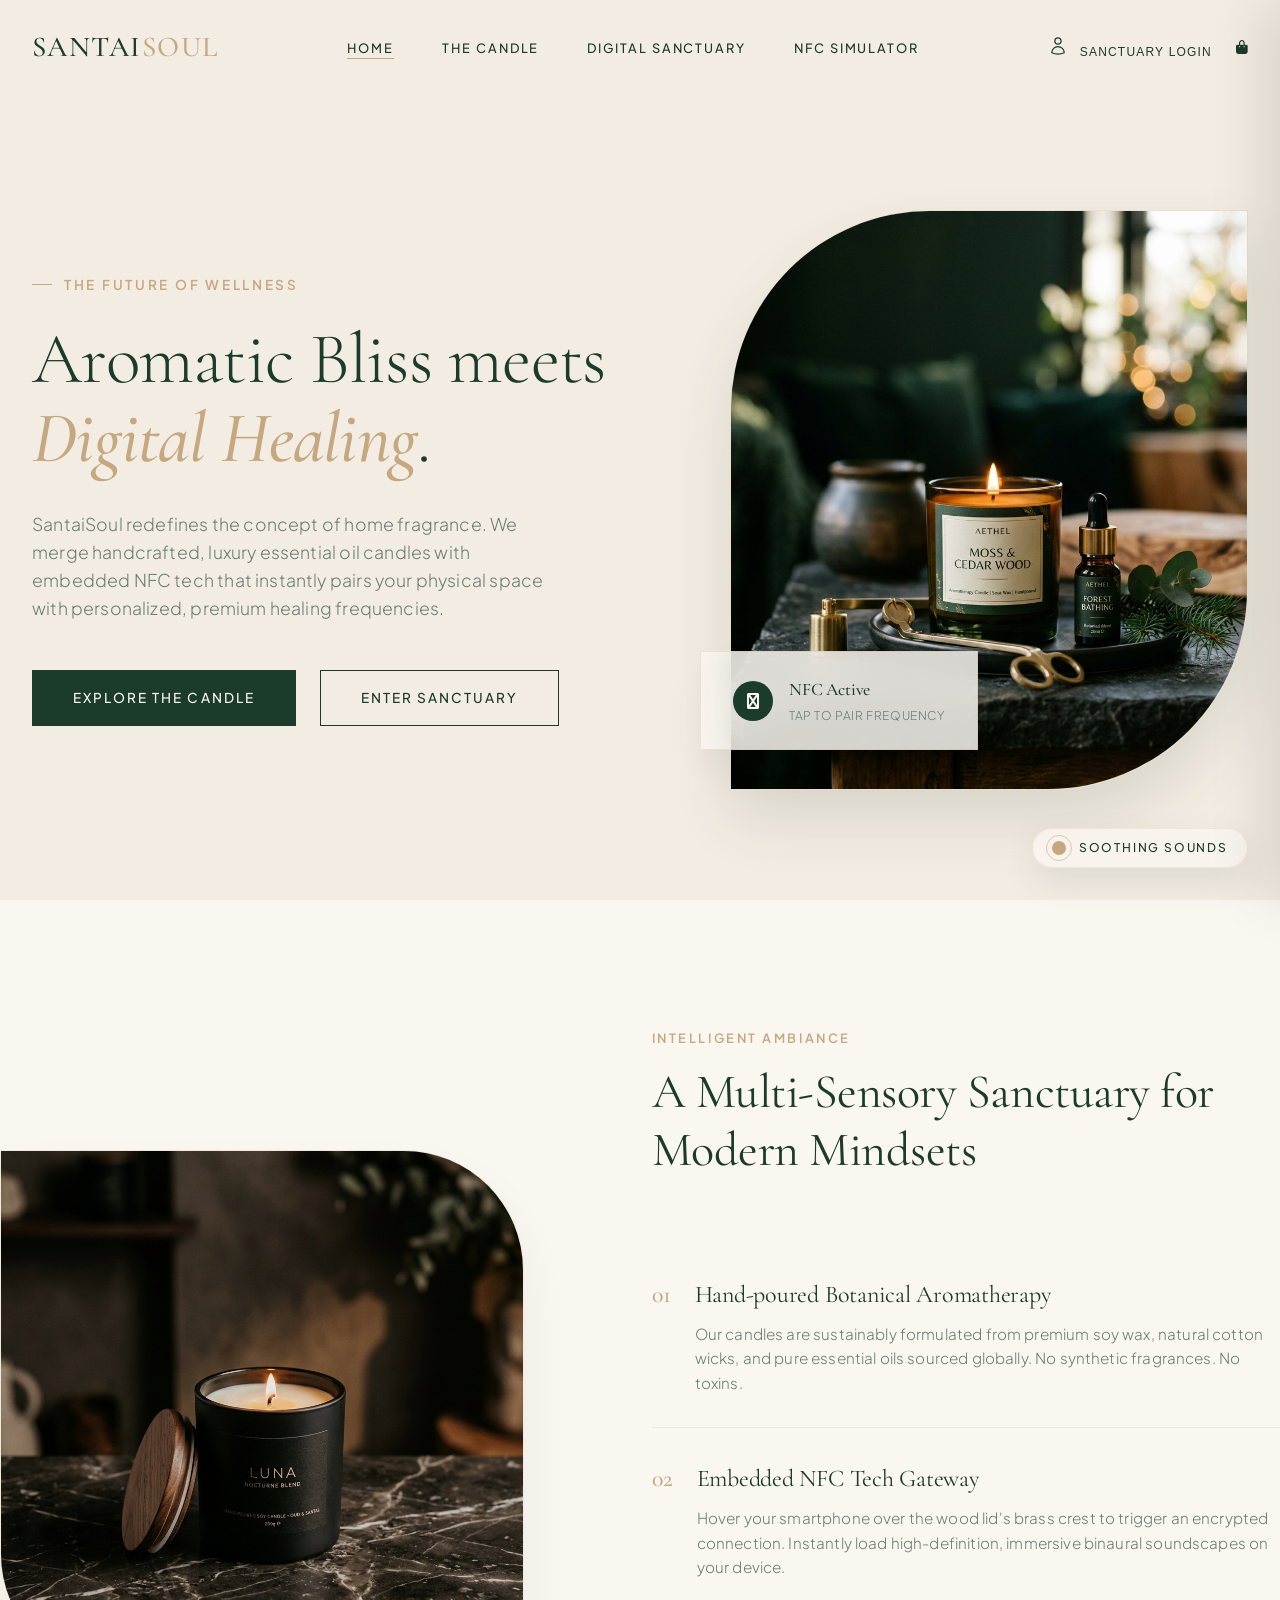
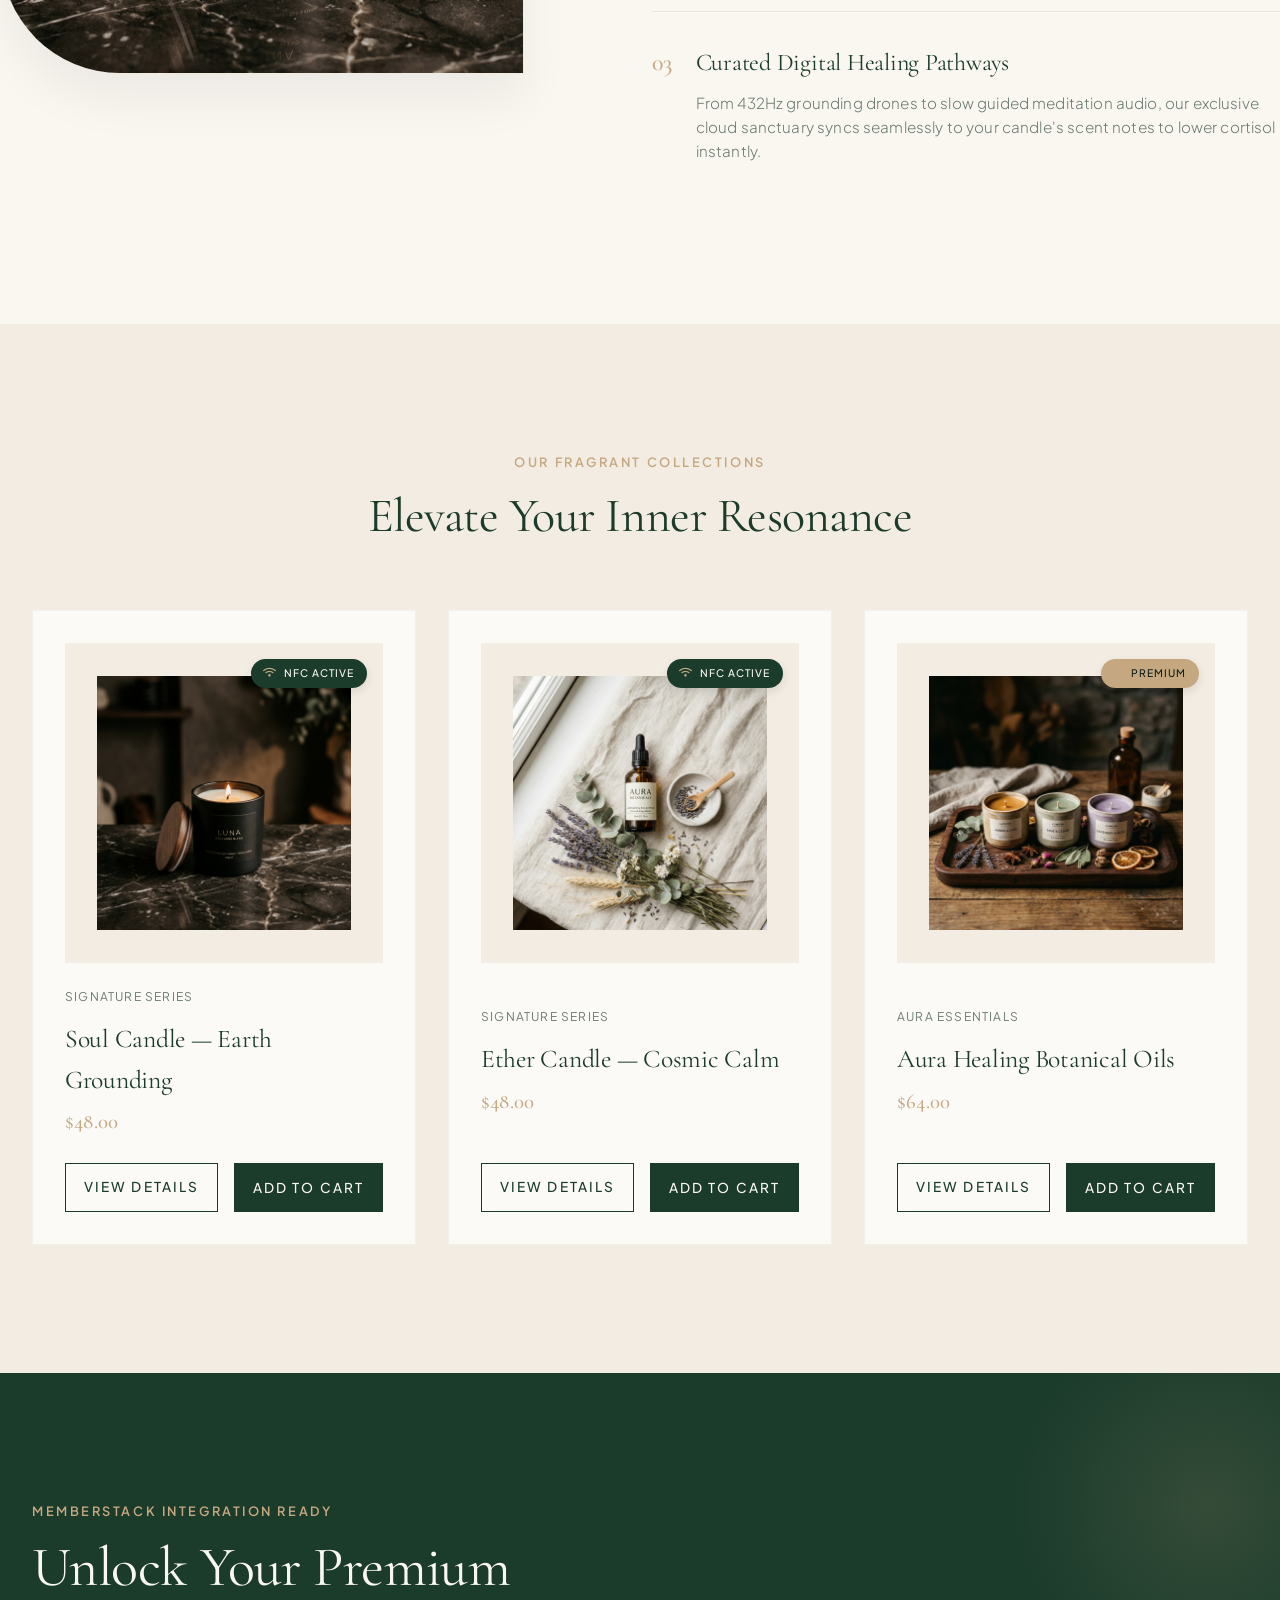
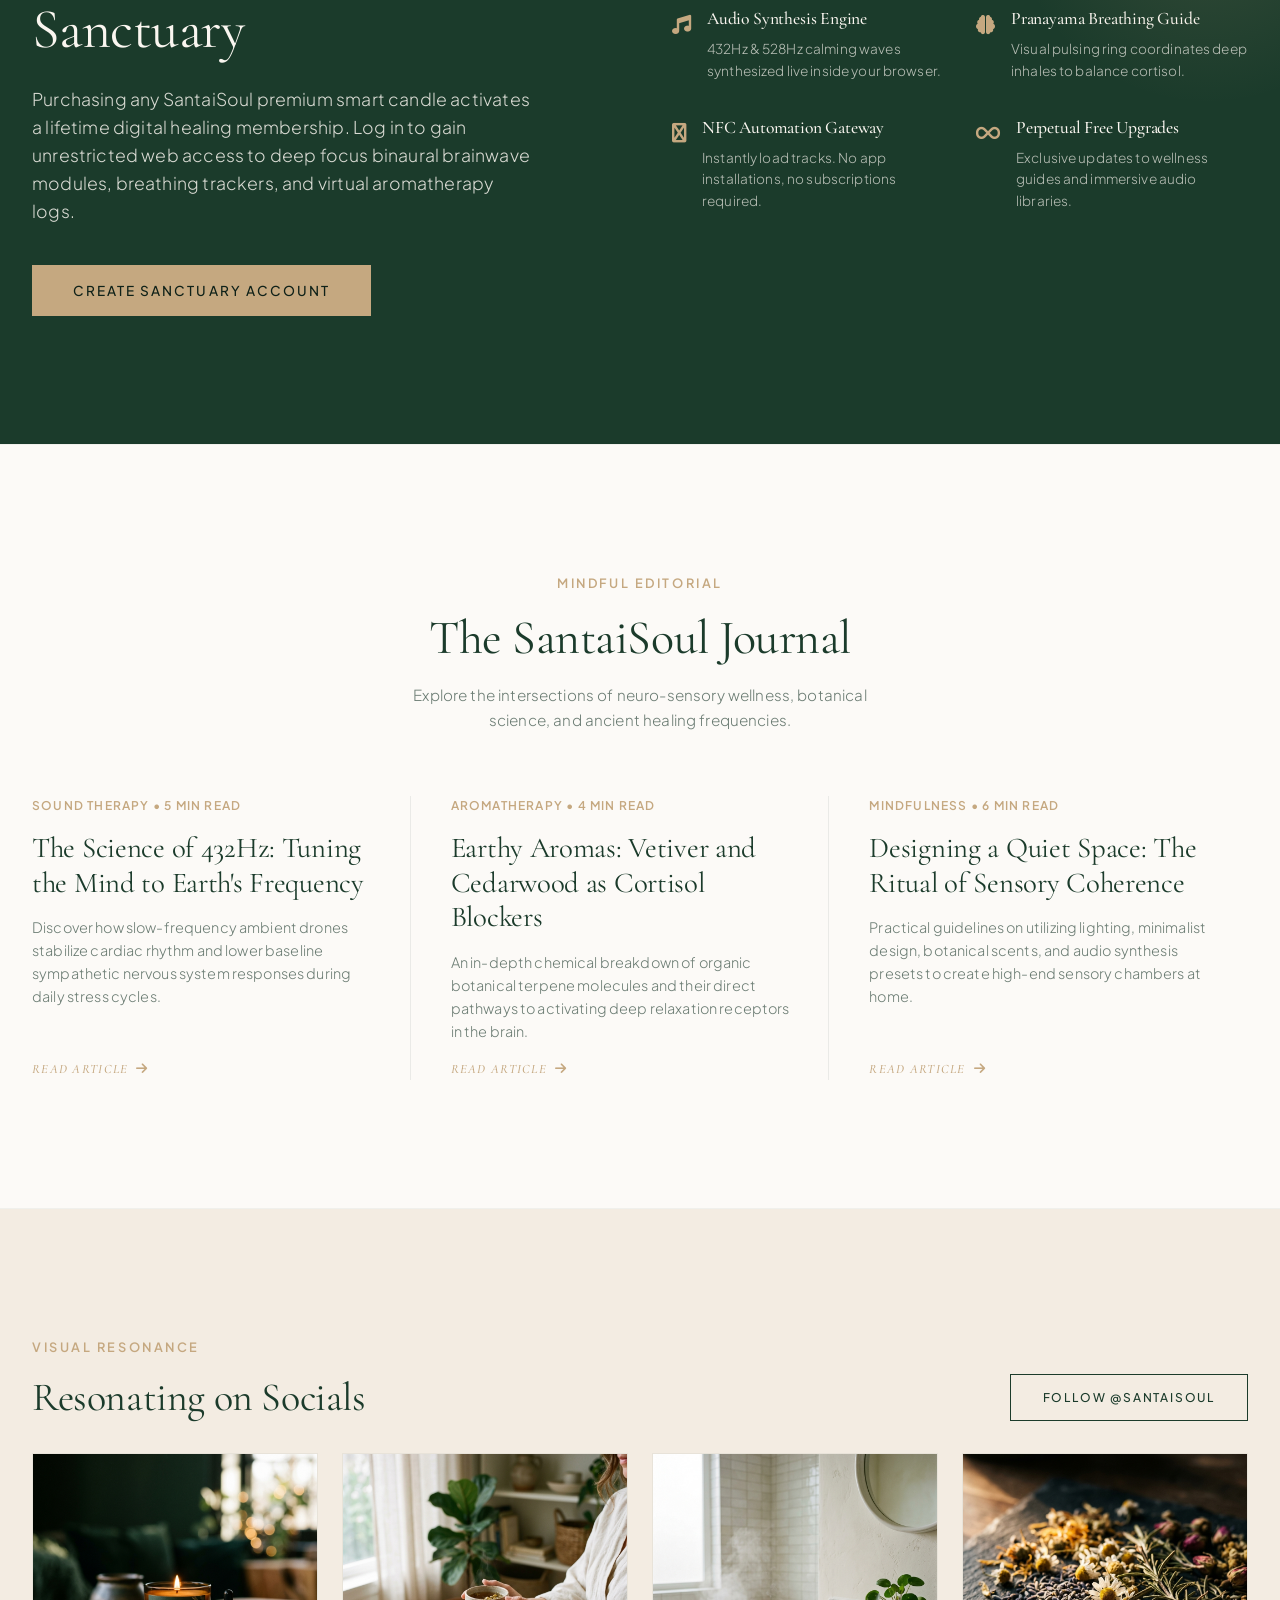
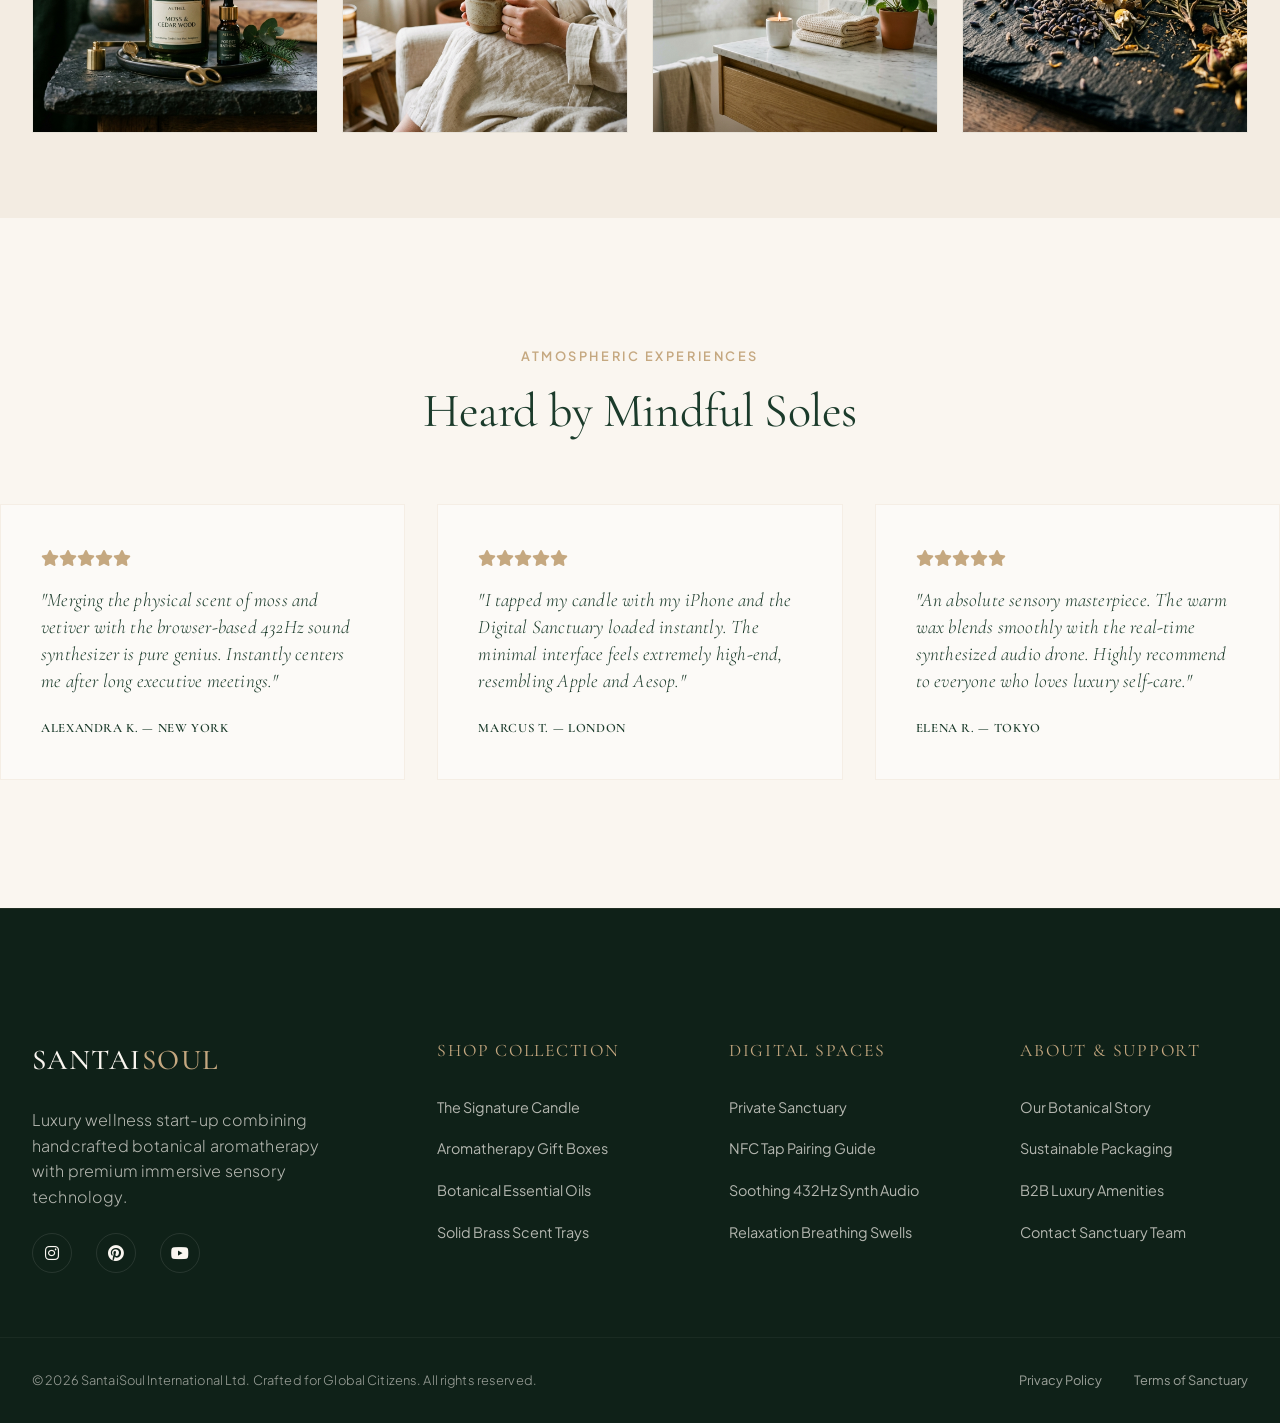
==== commit 61d3da8b: "fix: replace all duplicate placeholder images with unique AI-generated visuals across homepage, prod" ====
--- a/index.html
+++ b/index.html
@@ -73,7 +73,7 @@
   <section class="section container">
     <div class="concept-grid">
       <div class="concept-left">
-        <img src="assets/images/hero.png" alt="Minimalist wellness setup" style="filter: grayscale(20%) brightness(95%);">
+        <img src="assets/images/product-1.png" alt="Luxury handcrafted candle in a moody setting" style="filter: brightness(95%);">
       </div>
       <div class="concept-right">
         <div class="section-title-wrapper">
@@ -120,7 +120,7 @@
         <!-- Core Candle Card -->
         <div class="product-card">
           <div class="product-card-img">
-            <img src="assets/images/hero.png" alt="Soul Candle - Grounding Moss" style="width: 80%; object-fit: contain;">
+            <img src="assets/images/product-1.png" alt="Soul Candle - Grounding Moss" style="width: 80%; object-fit: contain;">
             <div class="nfc-badge-pill">
               <i class="fa-solid fa-wifi"></i> NFC Active
             </div>
@@ -132,14 +132,14 @@
           </div>
           <div style="display: flex; gap: 1rem;">
             <a href="product.html" class="btn-premium outline-green" style="flex-grow: 1; padding: 0.8rem 1rem;">View Details</a>
-            <button onclick="addToCart('soul-candle', 'Soul Candle — Earth Grounding', 48.00, 'assets/images/hero.png')" class="btn-premium solid-green" style="flex-grow: 1; padding: 0.8rem 1rem;">Add to Cart</button>
+            <button onclick="addToCart('soul-candle', 'Soul Candle — Earth Grounding', 48.00, 'assets/images/product-1.png')" class="btn-premium solid-green" style="flex-grow: 1; padding: 0.8rem 1rem;">Add to Cart</button>
           </div>
         </div>
 
         <!-- Aromatherapy Item 2 -->
         <div class="product-card">
           <div class="product-card-img">
-            <img src="assets/images/hero.png" alt="Ether Candle - Calm lavender" style="width: 80%; object-fit: contain; filter: sepia(30%);">
+            <img src="assets/images/product-2.png" alt="Ether Candle - Cosmic Calm botanical oils" style="width: 80%; object-fit: contain;">
             <div class="nfc-badge-pill">
               <i class="fa-solid fa-wifi"></i> NFC Active
             </div>
@@ -151,14 +151,14 @@
           </div>
           <div style="display: flex; gap: 1rem;">
             <a href="product.html" class="btn-premium outline-green" style="flex-grow: 1; padding: 0.8rem 1rem;">View Details</a>
-            <button onclick="addToCart('ether-candle', 'Ether Candle — Cosmic Calm', 48.00, 'assets/images/hero.png')" class="btn-premium solid-green" style="flex-grow: 1; padding: 0.8rem 1rem;">Add to Cart</button>
+            <button onclick="addToCart('ether-candle', 'Ether Candle — Cosmic Calm', 48.00, 'assets/images/product-2.png')" class="btn-premium solid-green" style="flex-grow: 1; padding: 0.8rem 1rem;">Add to Cart</button>
           </div>
         </div>
 
         <!-- Aromatherapy Item 3 -->
         <div class="product-card">
           <div class="product-card-img">
-            <img src="assets/images/hero.png" alt="Aura Oil Set" style="width: 80%; object-fit: contain; filter: hue-rotate(90deg);">
+            <img src="assets/images/product-3.png" alt="Aura Healing Gift Set with ceramic candles" style="width: 80%; object-fit: contain;">
             <div class="nfc-badge-pill" style="background-color: var(--color-gold-accent); color: var(--color-green-dark);">
               <i class="fa-solid fa-gem"></i> Premium
             </div>
@@ -170,7 +170,7 @@
           </div>
           <div style="display: flex; gap: 1rem;">
             <a href="product.html" class="btn-premium outline-green" style="flex-grow: 1; padding: 0.8rem 1rem;">View Details</a>
-            <button onclick="addToCart('aura-oils', 'Aura Healing Botanical Oils', 64.00, 'assets/images/hero.png')" class="btn-premium solid-green" style="flex-grow: 1; padding: 0.8rem 1rem;">Add to Cart</button>
+            <button onclick="addToCart('aura-oils', 'Aura Healing Botanical Oils', 64.00, 'assets/images/product-3.png')" class="btn-premium solid-green" style="flex-grow: 1; padding: 0.8rem 1rem;">Add to Cart</button>
           </div>
         </div>
       </div>
@@ -272,7 +272,7 @@
       <div style="display: grid; grid-template-columns: repeat(4, 1fr); gap: 1.5rem;">
         <!-- Social Post 1 -->
         <div style="position: relative; overflow: hidden; height: 280px; border: 1px solid rgba(27, 59, 43, 0.05);">
-          <img src="assets/images/hero.png" alt="Social Post 1" style="width:100%; height:100%; object-fit:cover; filter: grayscale(10%) contrast(95%); transition: var(--transition-slow);">
+          <img src="assets/images/hero.png" alt="SantaiSoul candle lifestyle" style="width:100%; height:100%; object-fit:cover; transition: var(--transition-slow);">
           <div style="position: absolute; top:0; left:0; width:100%; height:100%; background: rgba(15, 33, 24, 0.4); opacity: 0; display:flex; align-items:center; justify-content:center; color: white; transition: var(--transition-fast); cursor:pointer;" onmouseover="this.style.opacity=1" onmouseout="this.style.opacity=0">
             <span style="font-size: 0.85rem; text-transform:uppercase; letter-spacing:0.1em;"><i class="fa-brands fa-instagram"></i> View Post</span>
           </div>
@@ -280,7 +280,7 @@
 
         <!-- Social Post 2 -->
         <div style="position: relative; overflow: hidden; height: 280px; border: 1px solid rgba(27, 59, 43, 0.05);">
-          <img src="assets/images/hero.png" alt="Social Post 2" style="width:100%; height:100%; object-fit:cover; filter: sepia(30%) contrast(90%); transition: var(--transition-slow);">
+          <img src="assets/images/social-1.png" alt="Serene wellness tea ritual" style="width:100%; height:100%; object-fit:cover; transition: var(--transition-slow);">
           <div style="position: absolute; top:0; left:0; width:100%; height:100%; background: rgba(15, 33, 24, 0.4); opacity: 0; display:flex; align-items:center; justify-content:center; color: white; transition: var(--transition-fast); cursor:pointer;" onmouseover="this.style.opacity=1" onmouseout="this.style.opacity=0">
             <span style="font-size: 0.85rem; text-transform:uppercase; letter-spacing:0.1em;"><i class="fa-brands fa-instagram"></i> View Post</span>
           </div>
@@ -288,7 +288,7 @@
 
         <!-- Social Post 3 -->
         <div style="position: relative; overflow: hidden; height: 280px; border: 1px solid rgba(27, 59, 43, 0.05);">
-          <img src="assets/images/hero.png" alt="Social Post 3" style="width:100%; height:100%; object-fit:cover; filter: brightness(90%) sepia(10%); transition: var(--transition-slow);">
+          <img src="assets/images/social-2.png" alt="Minimalist spa bathroom with candle" style="width:100%; height:100%; object-fit:cover; transition: var(--transition-slow);">
           <div style="position: absolute; top:0; left:0; width:100%; height:100%; background: rgba(15, 33, 24, 0.4); opacity: 0; display:flex; align-items:center; justify-content:center; color: white; transition: var(--transition-fast); cursor:pointer;" onmouseover="this.style.opacity=1" onmouseout="this.style.opacity=0">
             <span style="font-size: 0.85rem; text-transform:uppercase; letter-spacing:0.1em;"><i class="fa-brands fa-instagram"></i> View Post</span>
           </div>
@@ -296,7 +296,7 @@
 
         <!-- Social Post 4 -->
         <div style="position: relative; overflow: hidden; height: 280px; border: 1px solid rgba(27, 59, 43, 0.05);">
-          <img src="assets/images/hero.png" alt="Social Post 4" style="width:100%; height:100%; object-fit:cover; filter: contrast(100%) grayscale(20%); transition: var(--transition-slow);">
+          <img src="assets/images/social-3.png" alt="Botanical herbs and dried flowers" style="width:100%; height:100%; object-fit:cover; transition: var(--transition-slow);">
           <div style="position: absolute; top:0; left:0; width:100%; height:100%; background: rgba(15, 33, 24, 0.4); opacity: 0; display:flex; align-items:center; justify-content:center; color: white; transition: var(--transition-fast); cursor:pointer;" onmouseover="this.style.opacity=1" onmouseout="this.style.opacity=0">
             <span style="font-size: 0.85rem; text-transform:uppercase; letter-spacing:0.1em;"><i class="fa-brands fa-instagram"></i> View Post</span>
           </div>
